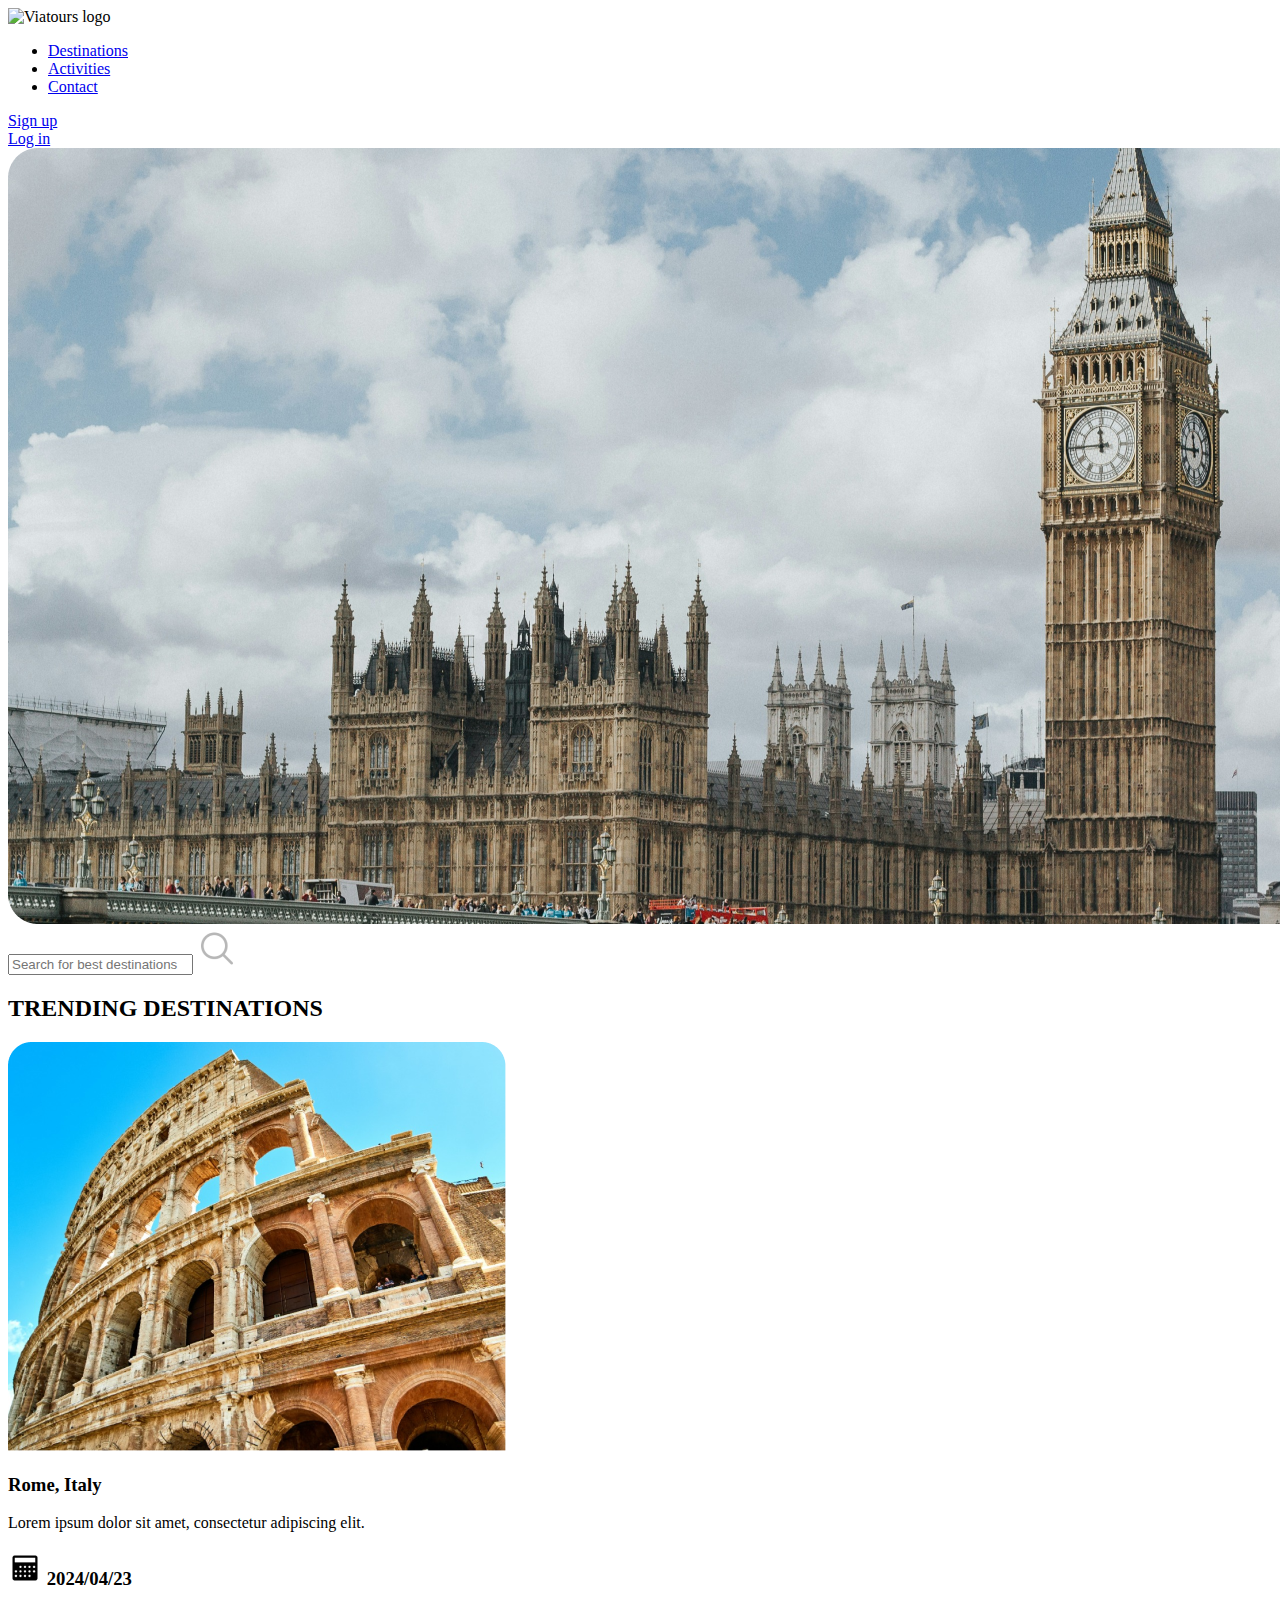
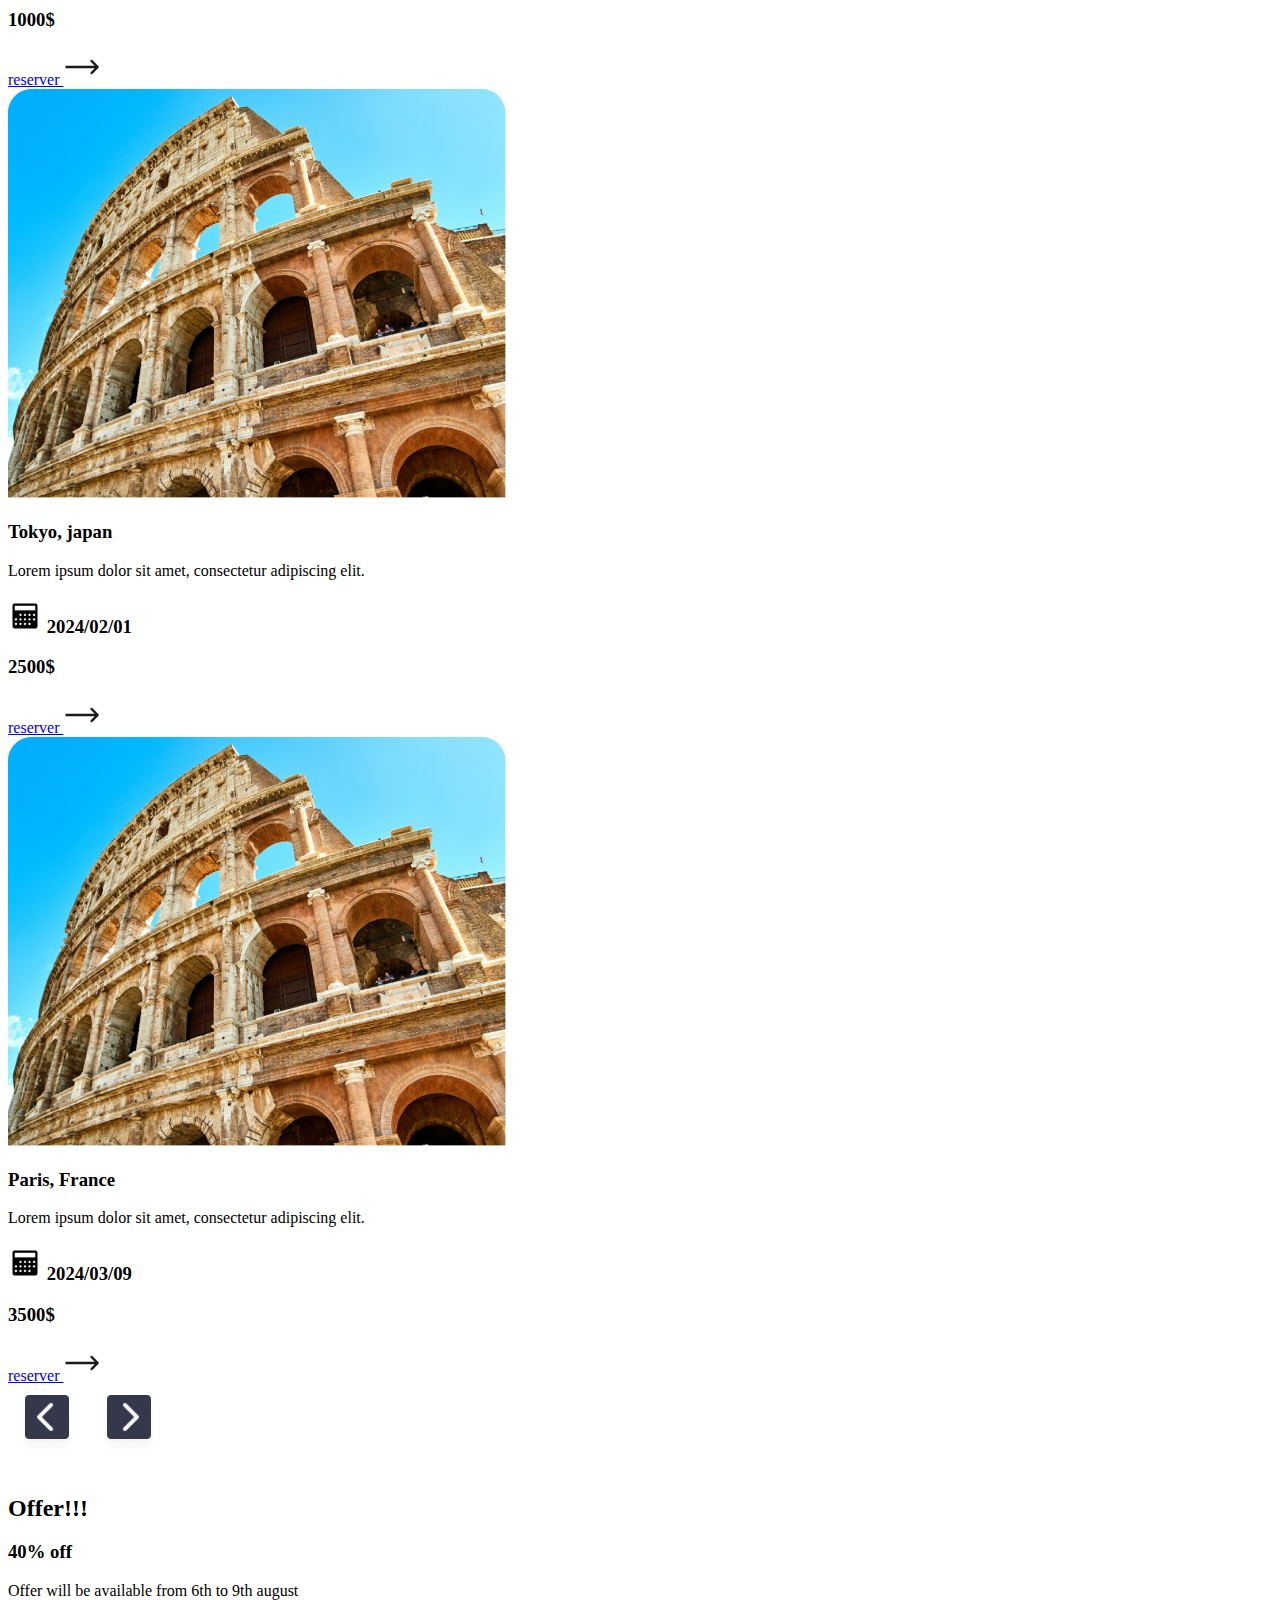
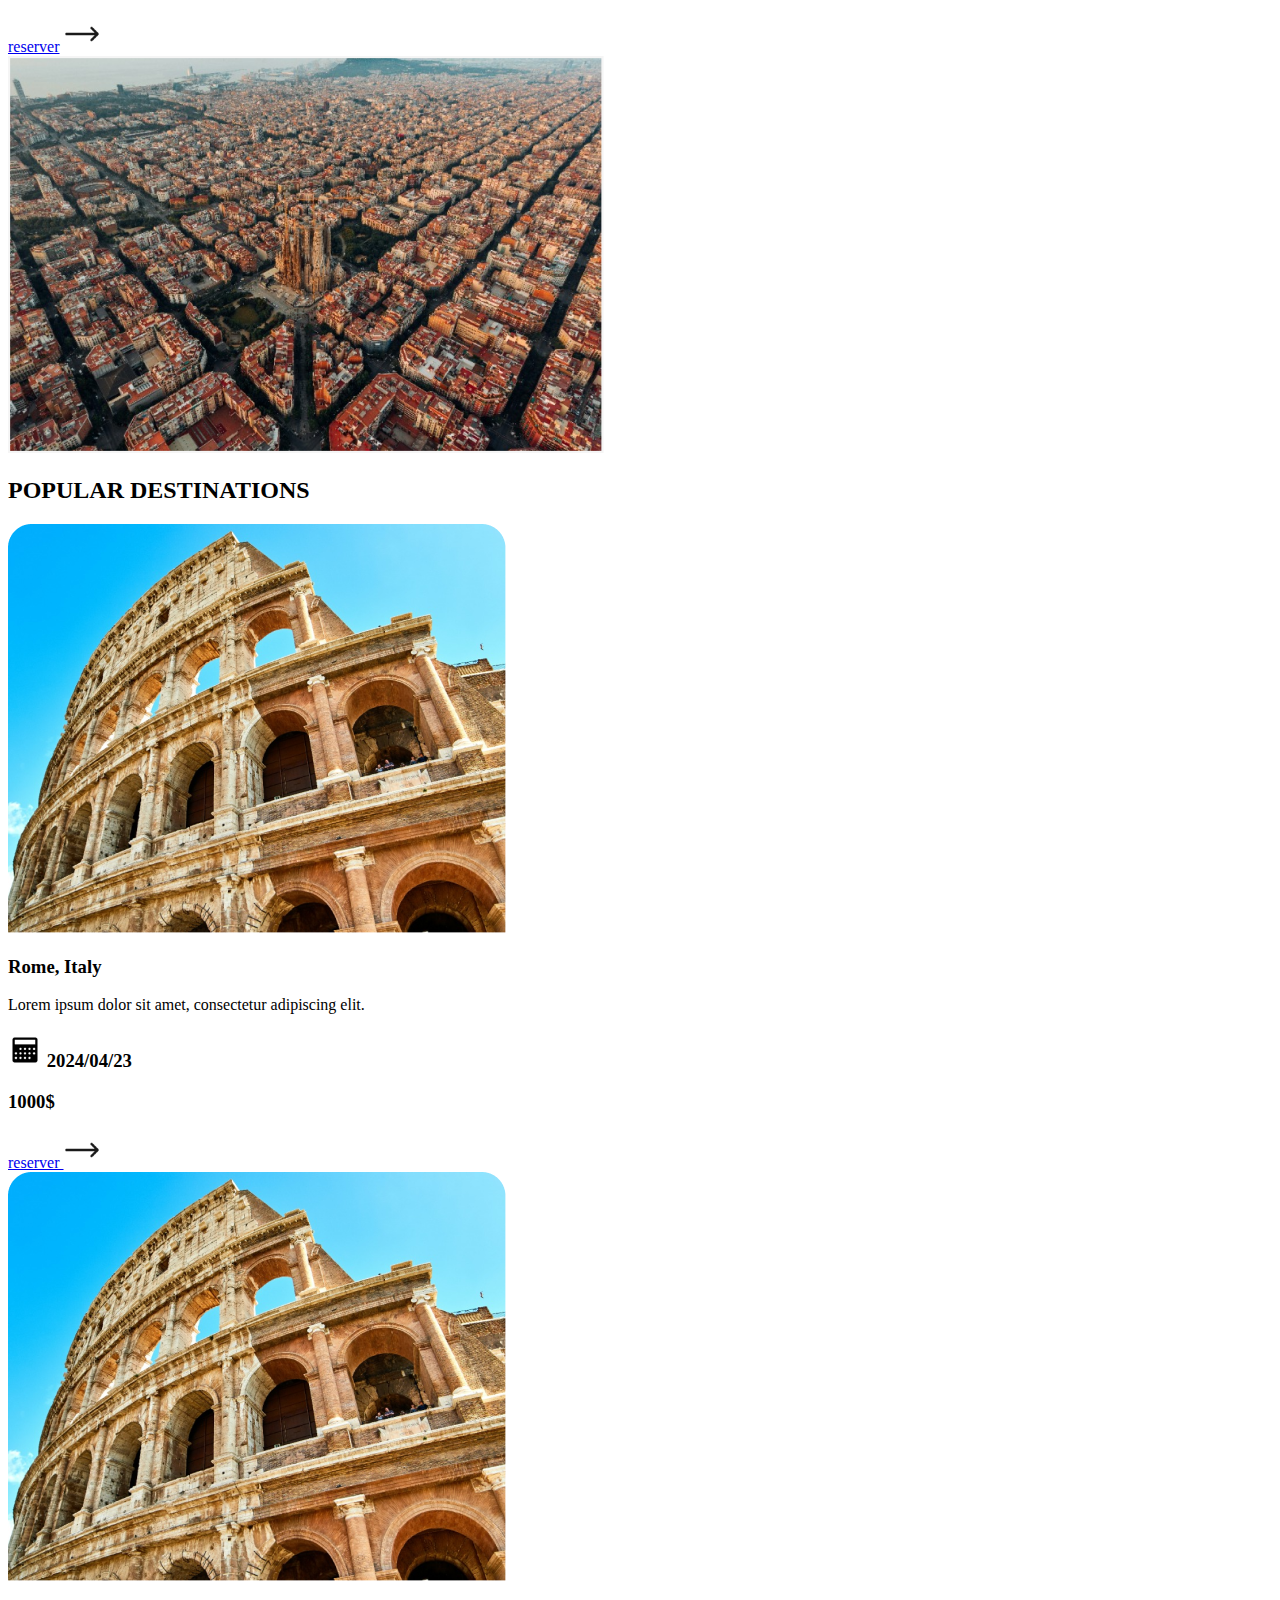
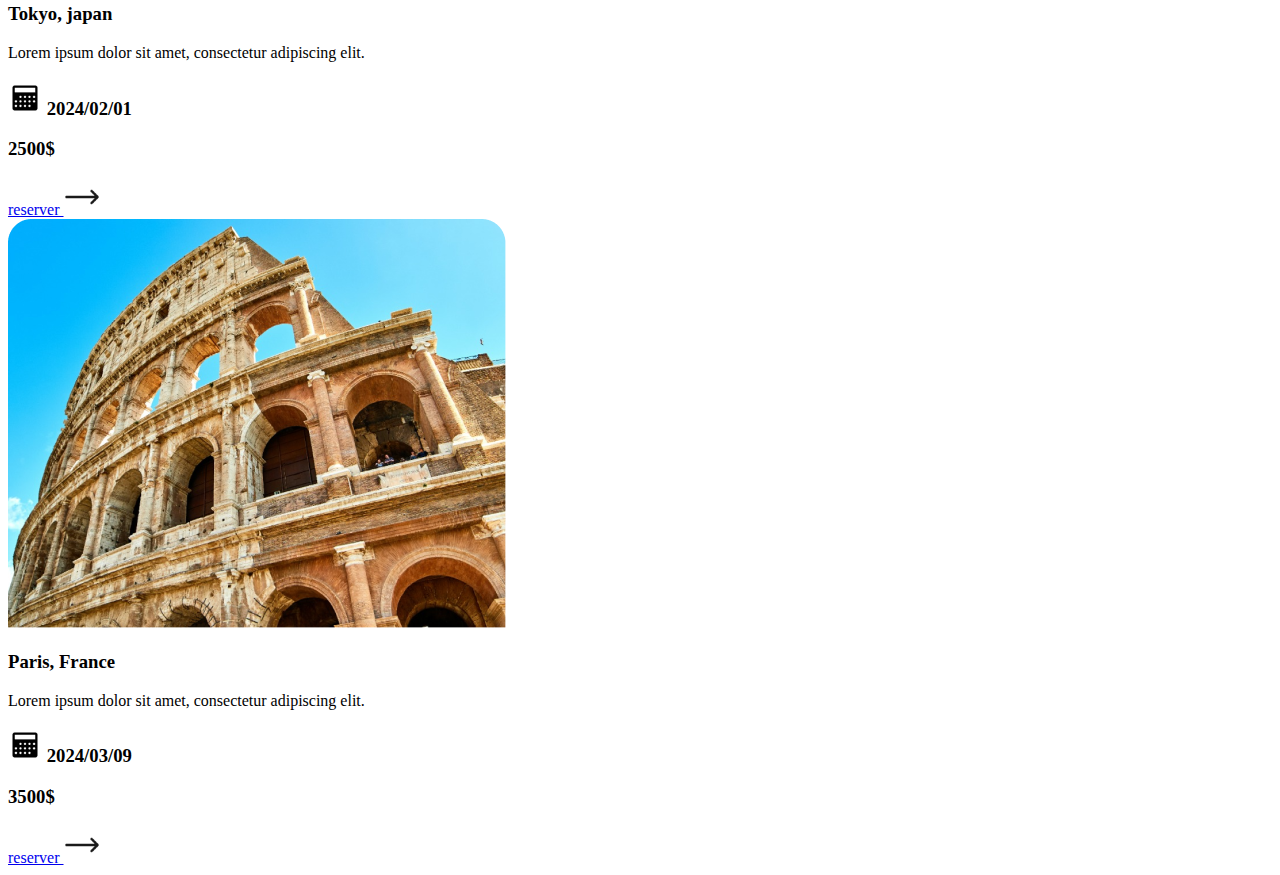
==== html/Destinations.html @ 9e0e2978 "ajouter la partie html du main de page" ====
<!DOCTYPE html>
<html lang="en">
<head>
    <meta charset="UTF-8">
    <meta name="viewport" content="width=device-width, initial-scale=1.0">
    <title>Via tours Agence</title>
</head>
<body>
    <header class="header">
        <img class="logo" src="Images/logo.svg.png" alt="Viatours logo">
        <nav class="nav">
            <ul>
                <li><a href="#">Destinations</a></li>
                <li><a href="#">Activities</a></li>
                <li><a href="#">Contact</a></li>
            </ul>
        </nav>
        <div class="btn1">
            <a href="#">Sign up</a>
        </div>
        <div class="btn2">
            <a href="#">Log in</a>
        </div>
    </header>
    <main>
        <div class="container1">
            <img src="/Images/london.png" alt="">
            <div class="search-bar">
                <input type="text" placeholder="Search for best destinations">
                <img src="/Images/Search.png" alt="">
            </div>
        </div>

        <div class="container2">
            <h2>TRENDING DESTINATIONS</h2>

            <div class="card">
                <div class="img">
                    <img src="/Images/img1.png" alt="">
                </div>
                    <div class="card-details-left">
                        <h3>Rome, Italy</h3>
                        <p>Lorem ipsum dolor sit amet, consectetur adipiscing elit.</p> 
                        <h3> <img src="/Images/Calendar.png" alt="Calendar"> 2024/04/23</h3>
                    </div>
                    <div class="card-details-right">
                        <h3>1000$</h3>
                        <div class="cta-btn">
                            <a href="#">reserver <img src="/Images/Right Arrow.png" alt=""></a>
                        </div>
                    </div>
            </div>

            <div class="card">
                <div class="img">
                    <img src="/Images/img1.png" alt="">
                </div>
                    <div class="card-details-left">
                        <h3>Tokyo, japan</h3>
                        <p>Lorem ipsum dolor sit amet, consectetur adipiscing elit.</p> 
                        <h3> <img src="/Images/Calendar.png" alt="Calendar"> 2024/02/01</h3>
                    </div>
                    <div class="card-details-right">
                        <h3>2500$</h3>
                        <div class="cta-btn">
                            <a href="#">reserver <img src="/Images/Right Arrow.png" alt=""></a>
                        </div>
                    </div>
            </div>

            <div class="card">
                <div class="img">
                    <img src="/Images/img1.png" alt="">
                </div>
                    <div class="card-details-left">
                        <h3>Paris, France</h3>
                        <p>Lorem ipsum dolor sit amet, consectetur adipiscing elit.</p> 
                        <h3> <img src="/Images/Calendar.png" alt="Calendar"> 2024/03/09</h3>
                    </div>
                    <div class="card-details-right">
                        <h3>3500$</h3>
                        <div class="cta-btn">
                            <a href="#">reserver <img src="/Images/Right Arrow.png" alt=""></a>
                        </div>
                    </div>
            </div>

            <div class="scroll">
                <img src="/Images/Prev.png" alt="">
                <img src="/Images/Right Button.png" alt="">
            </div>

        </div>

        <section>

            <div class="lef-col">
                <h2>Offer!!!</h2>
                <h3><span>40</span>% off</h3>
                <p>Offer will be available from 
                6th to 9th august</p>
                <div class="cta-btn">
                    <a href="#">reserver</a>
                    <img src="/Images/Right Arrow.png" alt="">
                </div>
            </div>

            <div class="right-col">
                <img src="/Images/fcb.png" alt="">
            </div>

        </section>

        <div class="container2">
            <h2>POPULAR DESTINATIONS</h2>

            <div class="card">
                <div class="img">
                    <img src="/Images/img1.png" alt="">
                </div>
                    <div class="card-details-left">
                        <h3>Rome, Italy</h3>
                        <p>Lorem ipsum dolor sit amet, consectetur adipiscing elit.</p> 
                        <h3> <img src="/Images/Calendar.png" alt="Calendar"> 2024/04/23</h3>
                    </div>
                    <div class="card-details-right">
                        <h3>1000$</h3>
                        <div class="cta-btn">
                            <a href="#">reserver <img src="/Images/Right Arrow.png" alt=""></a>
                        </div>
                    </div>
            </div>

            <div class="card">
                <div class="img">
                    <img src="/Images/img1.png" alt="">
                </div>
                    <div class="card-details-left">
                        <h3>Tokyo, japan</h3>
                        <p>Lorem ipsum dolor sit amet, consectetur adipiscing elit.</p> 
                        <h3> <img src="/Images/Calendar.png" alt="Calendar"> 2024/02/01</h3>
                    </div>
                    <div class="card-details-right">
                        <h3>2500$</h3>
                        <div class="cta-btn">
                            <a href="#">reserver <img src="/Images/Right Arrow.png" alt=""></a>
                        </div>
                    </div>
            </div>

            <div class="card">
                <div class="img">
                    <img src="/Images/img1.png" alt="">
                </div>
                    <div class="card-details-left">
                        <h3>Paris, France</h3>
                        <p>Lorem ipsum dolor sit amet, consectetur adipiscing elit.</p> 
                        <h3> <img src="/Images/Calendar.png" alt="Calendar"> 2024/03/09</h3>
                    </div>
                    <div class="card-details-right">
                        <h3>3500$</h3>
                        <div class="cta-btn">
                            <a href="#">reserver <img src="/Images/Right Arrow.png" alt=""></a>
                        </div>
                    </div>
            </div>

            <div class="pagination">
            </div>

        </div>

    </main>

    <footer>
        
    </footer>
</body>
</html>
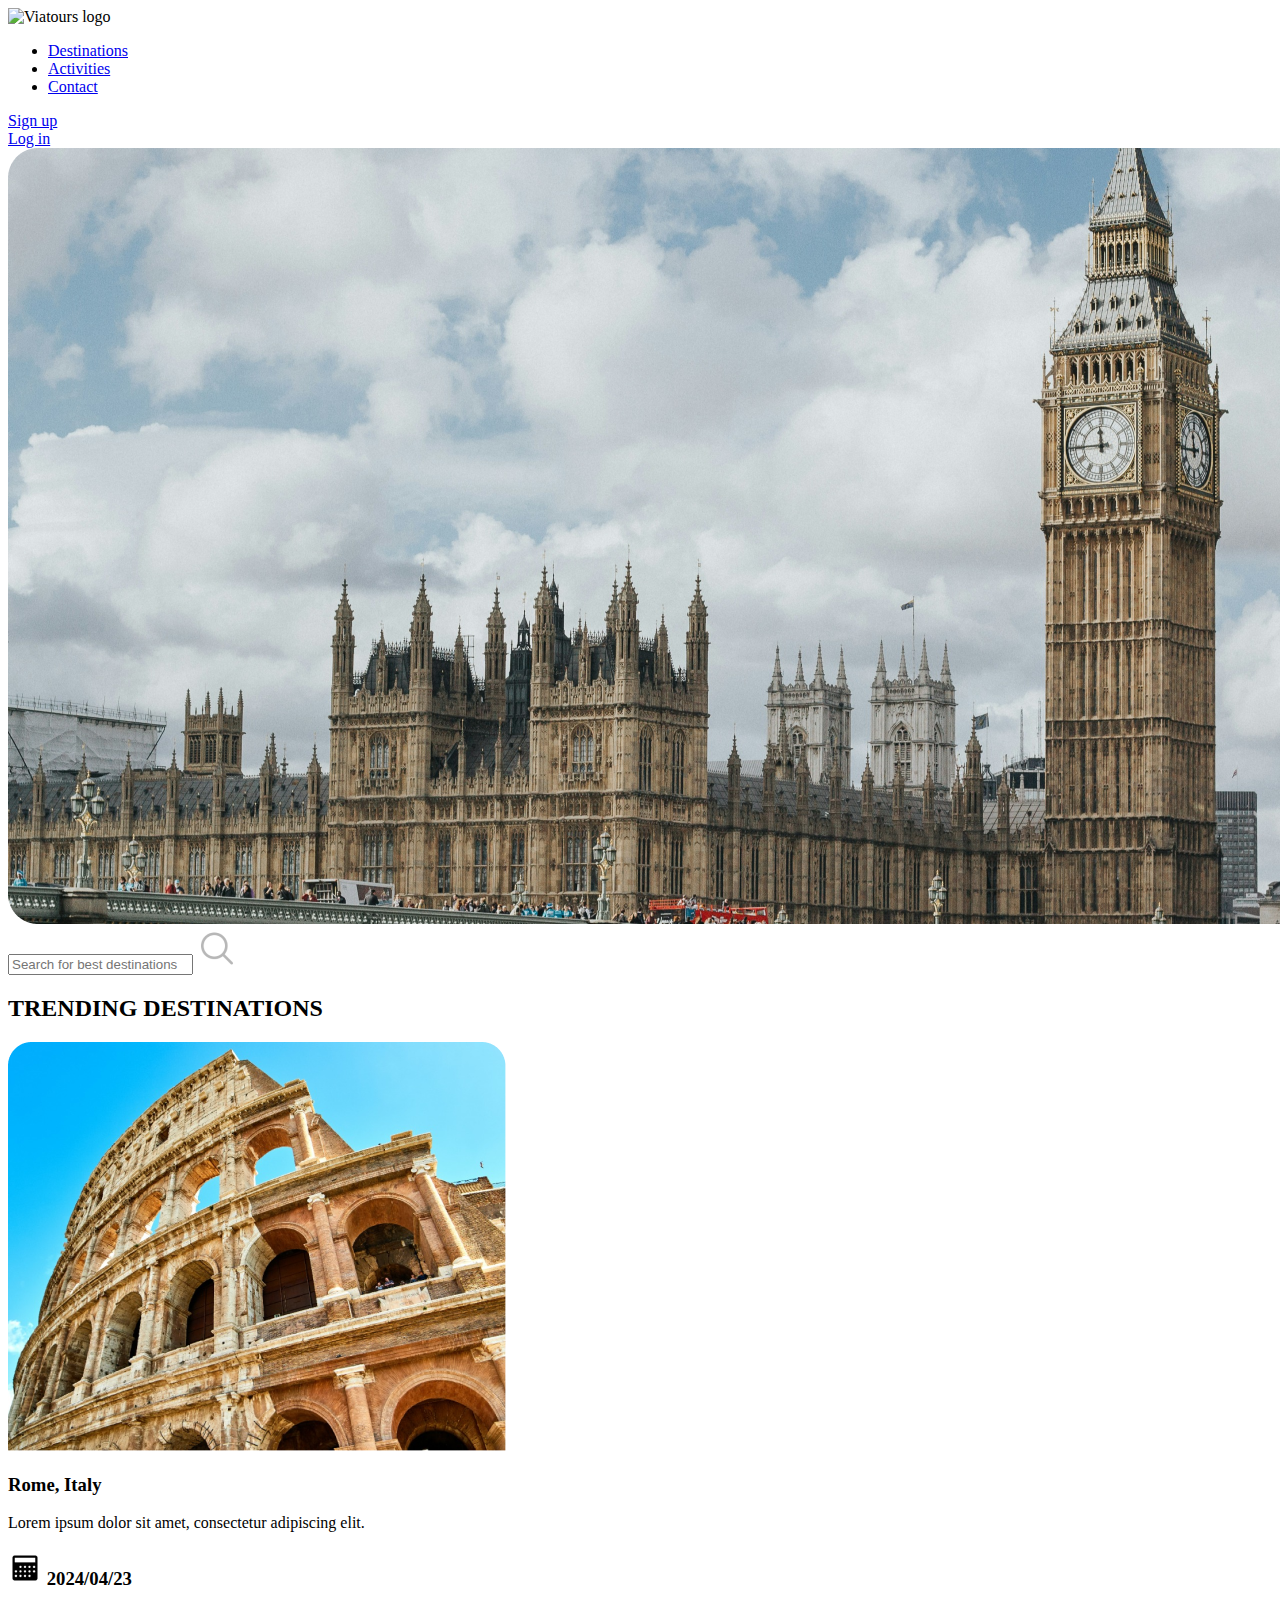
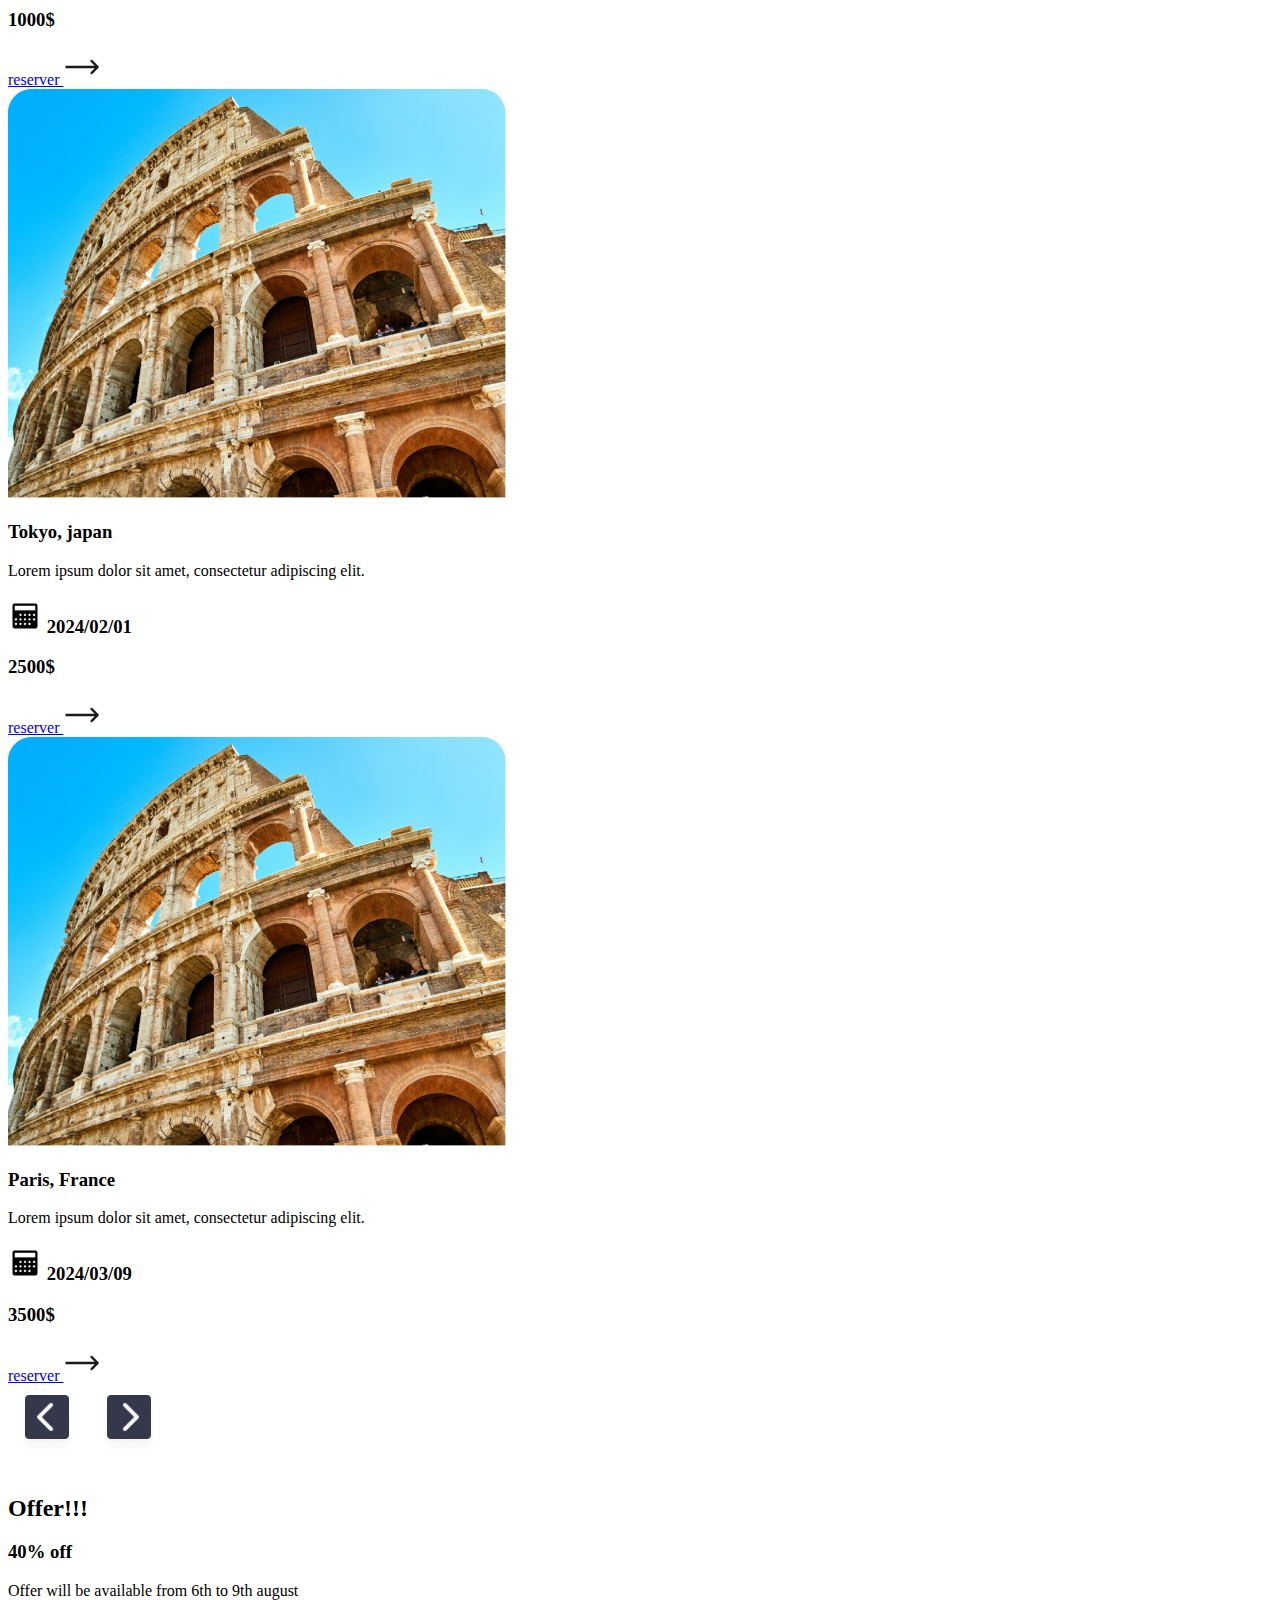
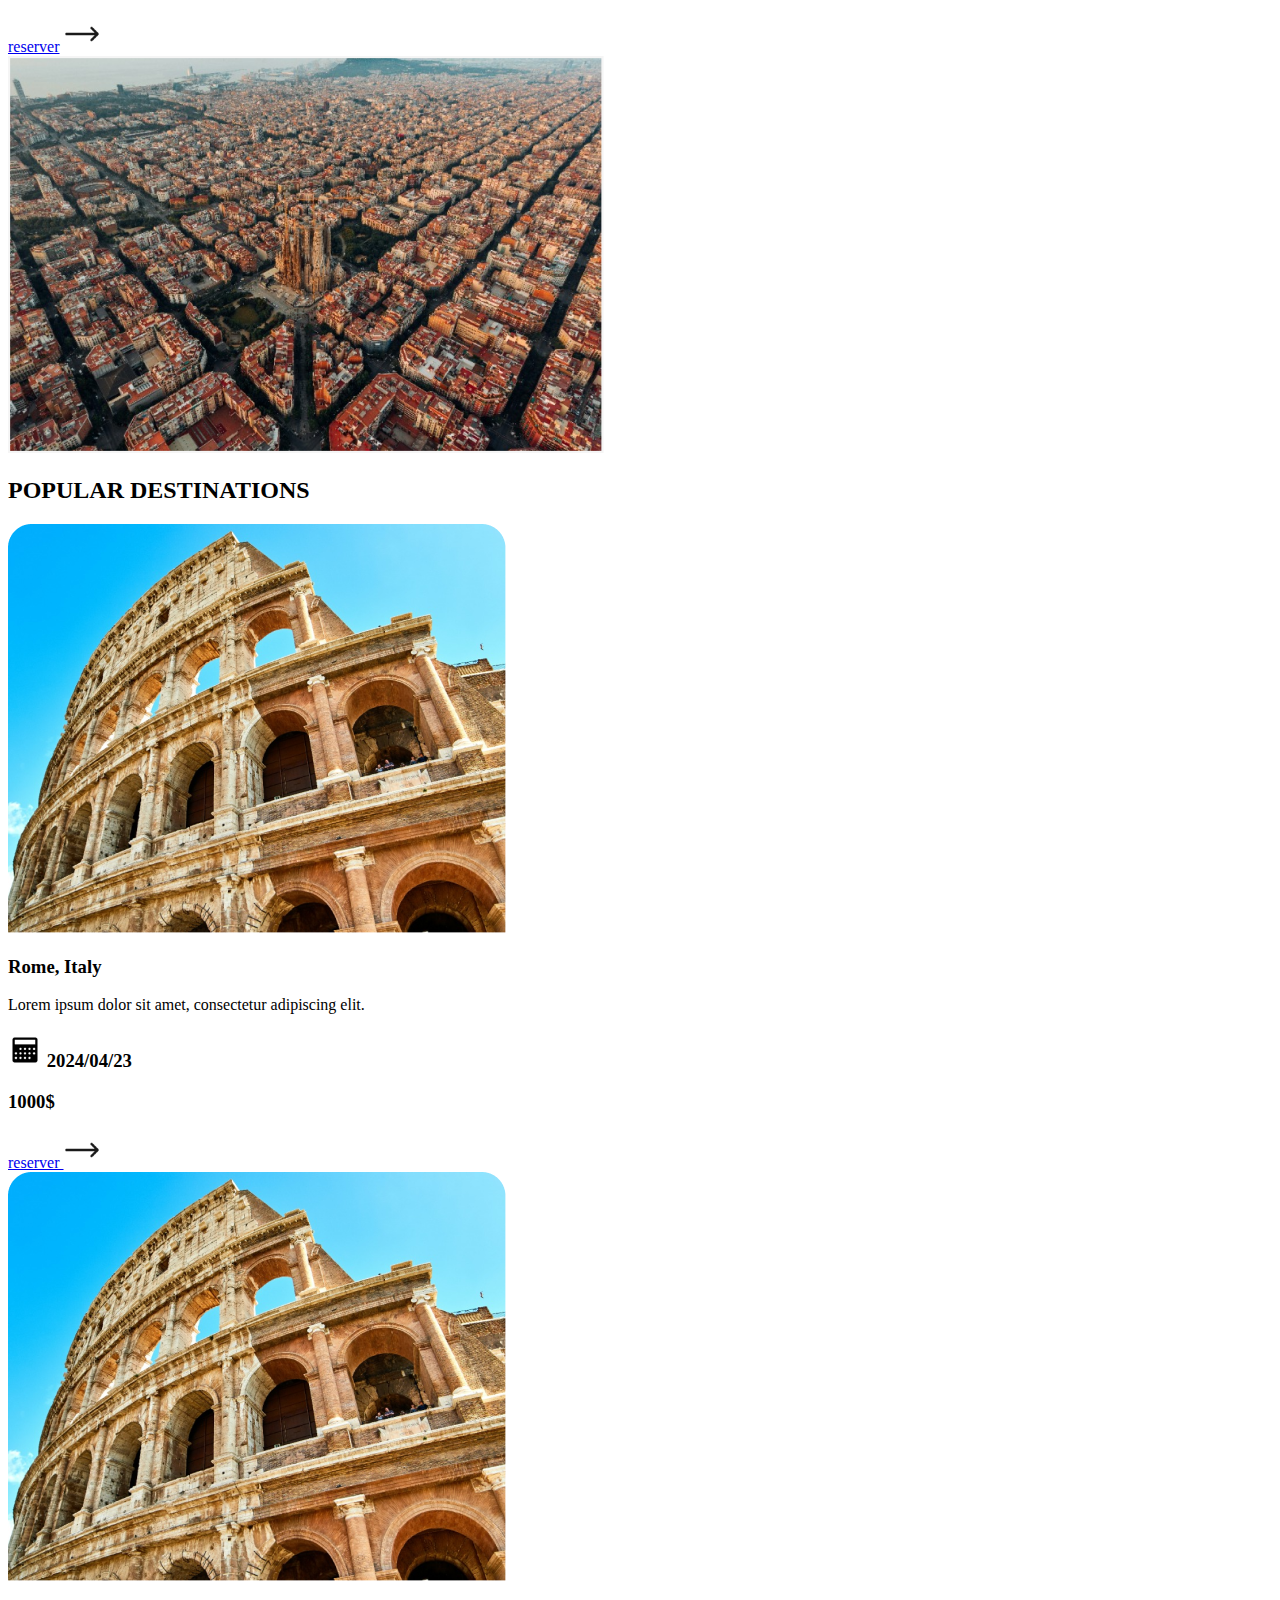
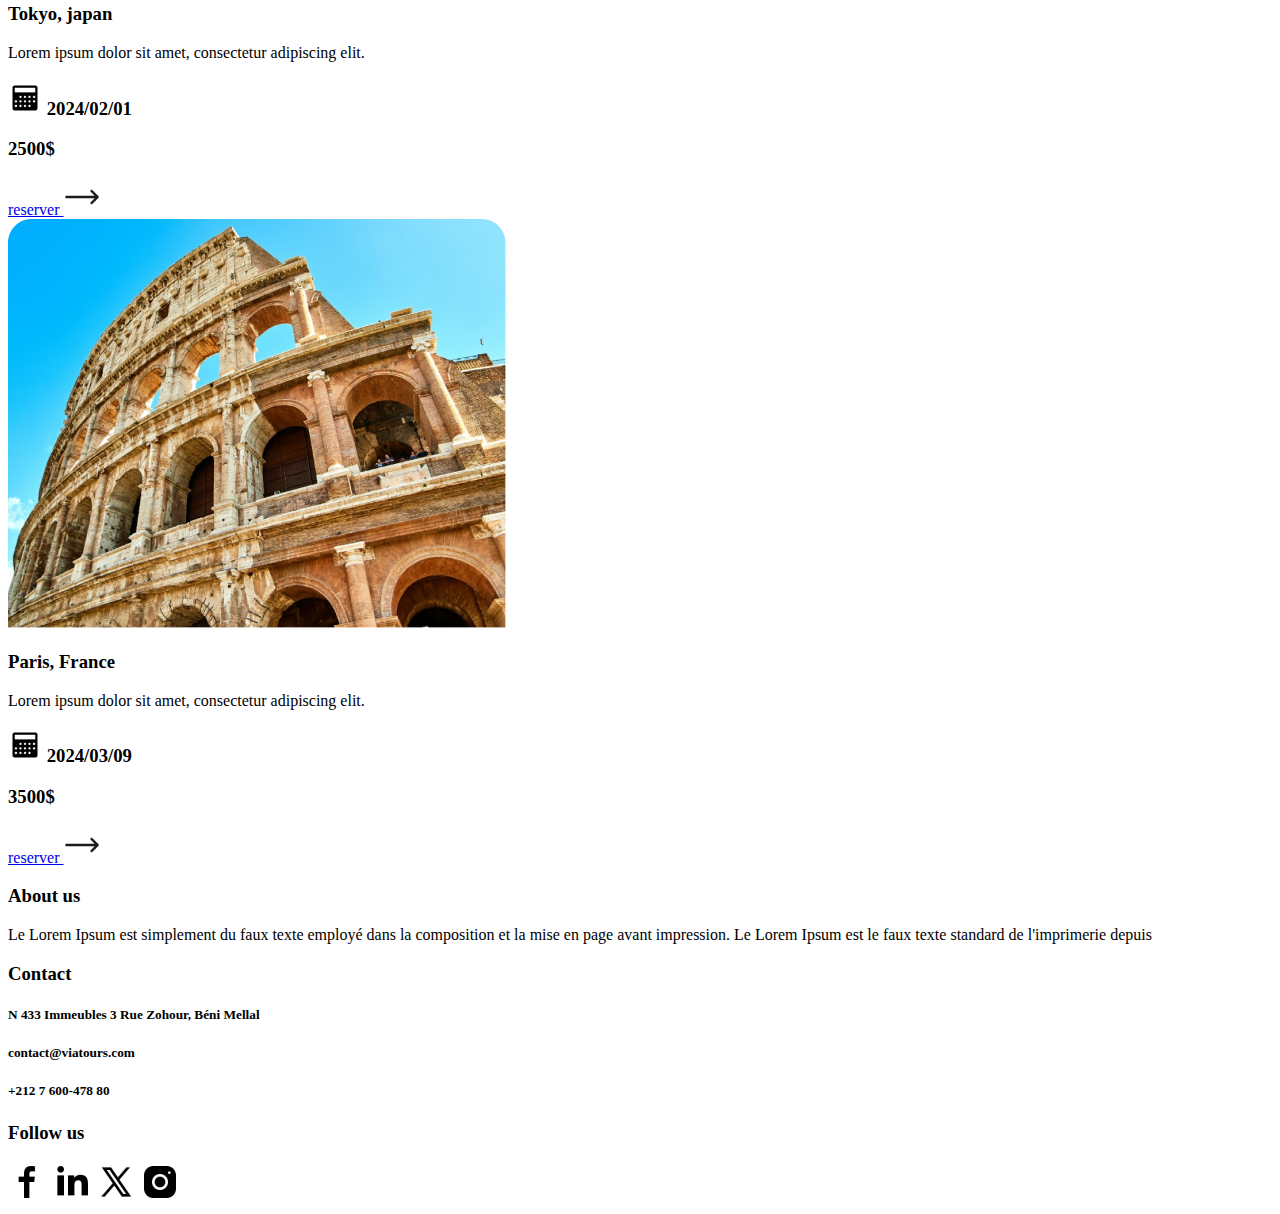
==== commit 4f709178: "ajouter la partie html du footer" ====
--- a/html/Destinations.html
+++ b/html/Destinations.html
@@ -173,7 +173,27 @@
     </main>
 
     <footer>
-        
+        <div class="about-us">
+            <h3>About us</h3>
+            <p>Le Lorem Ipsum est simplement du faux texte employé dans la 
+            composition et la mise en page avant impression.
+            Le Lorem Ipsum est le faux texte standard de l'imprimerie depuis </p>
+        </div>
+
+        <div class="contact">
+           <h3>Contact</h3>
+           <h5>N 433 Immeubles 3 Rue Zohour, Béni Mellal</h5> 
+           <h5>contact@viatours.com</h5>
+           <h5>+212 7 600-478 80</h5>
+        </div>
+
+        <div class="social-media">
+            <h3>Follow us</h3>
+            <img src="/Images/Facebook.png" alt="">
+            <img src="/Images/LinkedIn.png" alt="">
+            <img src="/Images/TwitterX.png" alt="">
+            <img src="/Images/Instagram.png" alt="">
+        </div>
     </footer>
 </body>
 </html>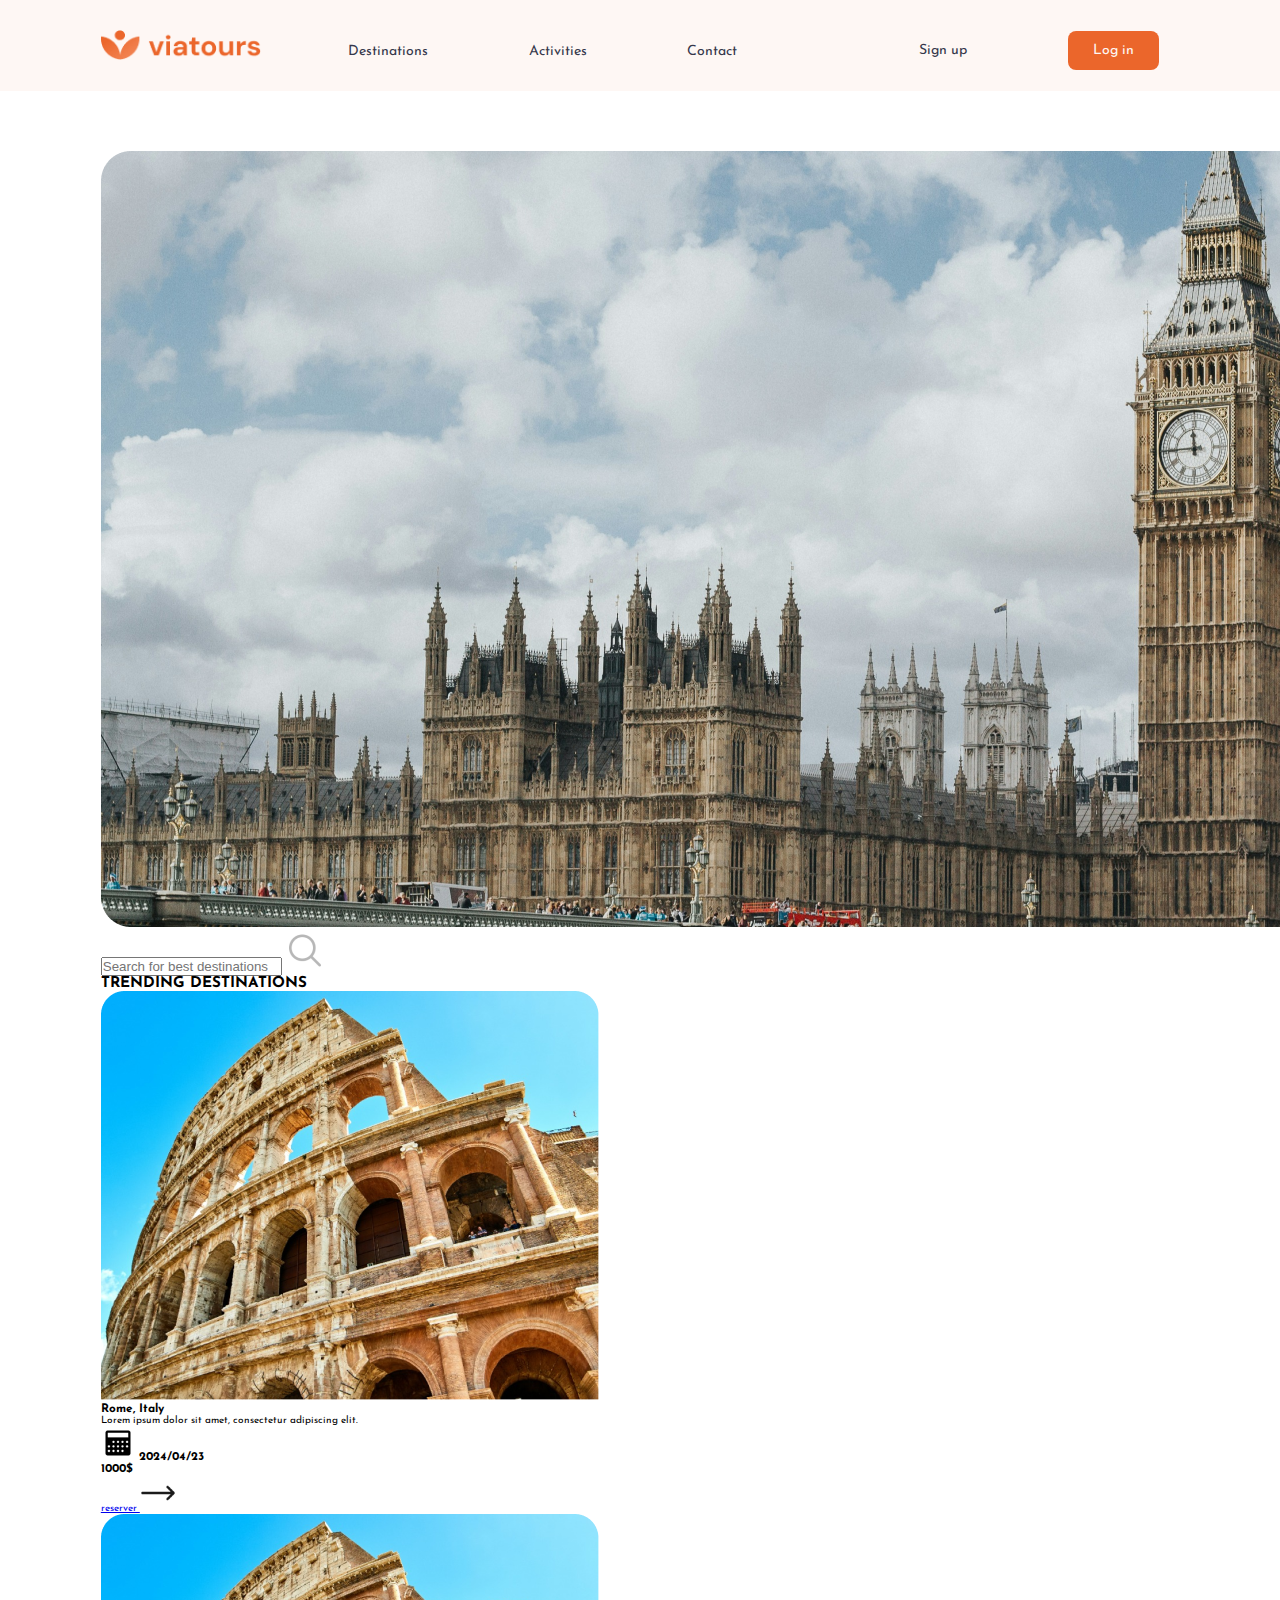
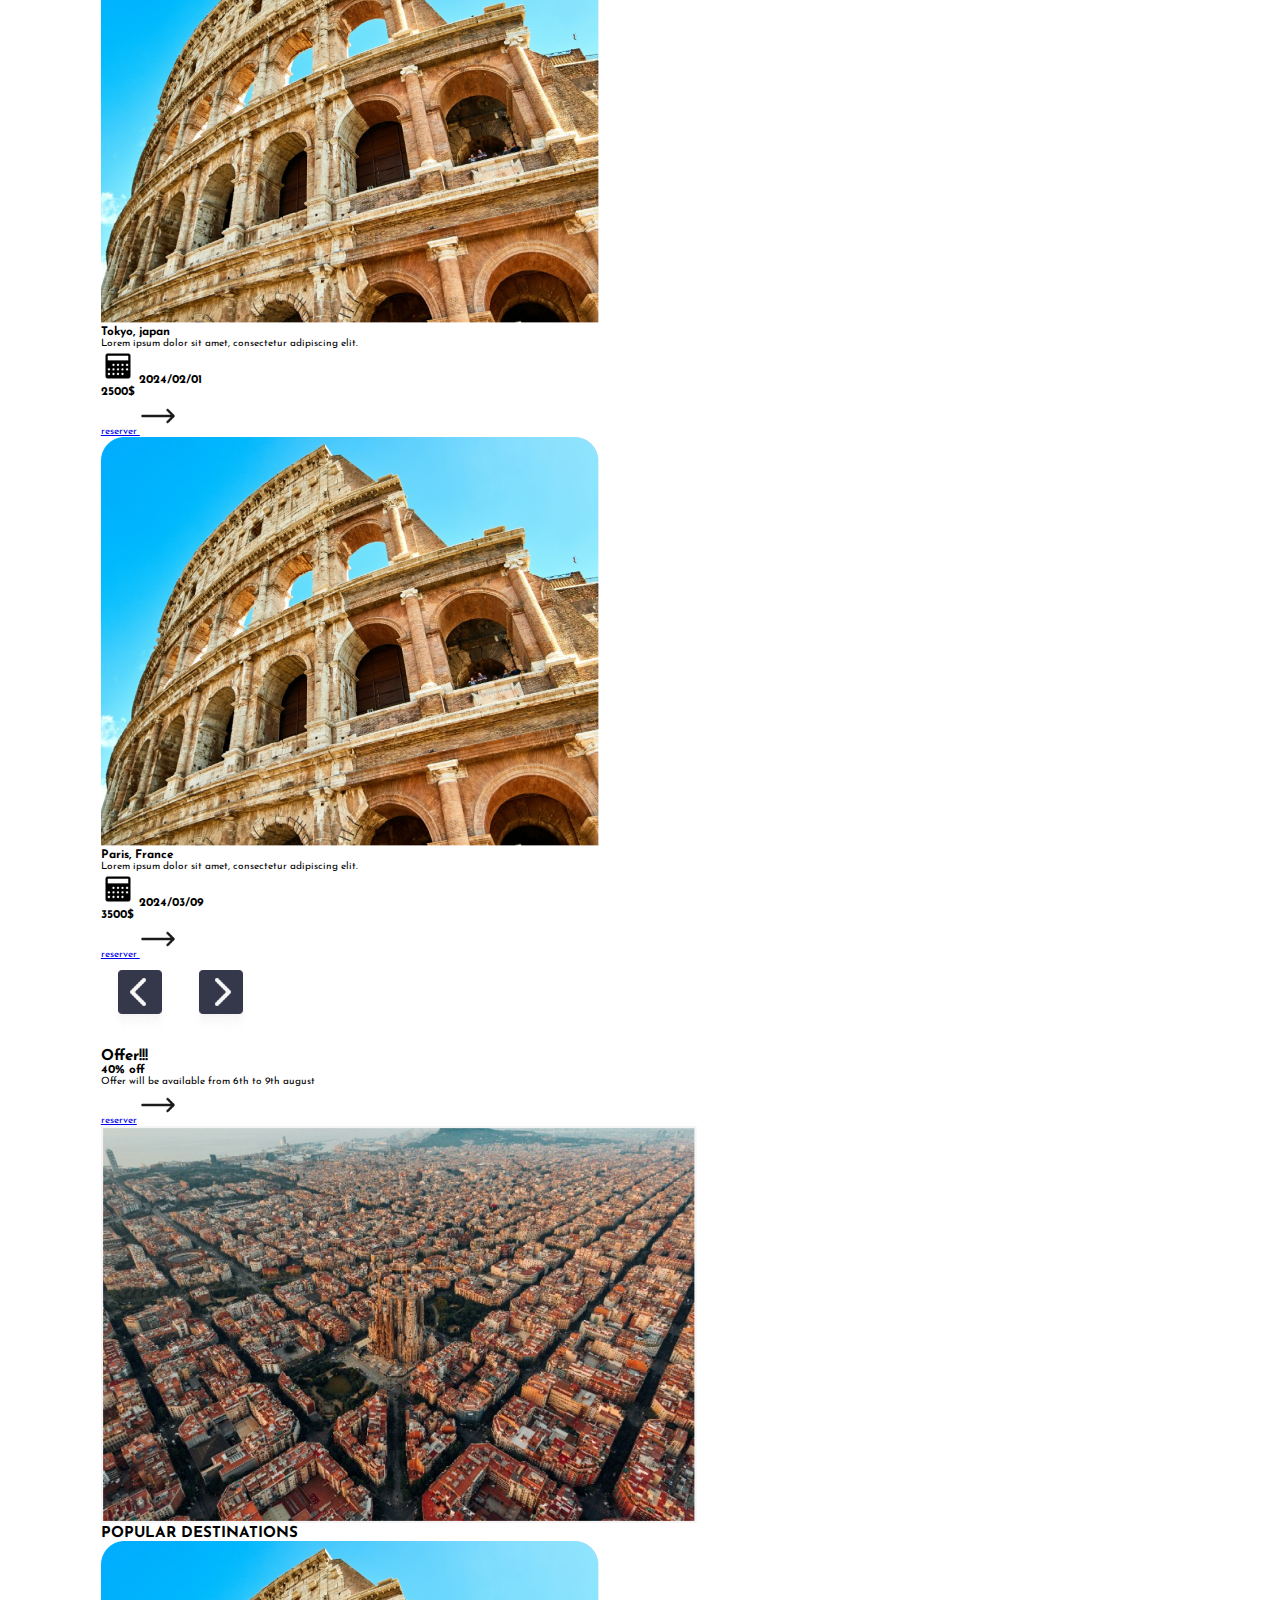
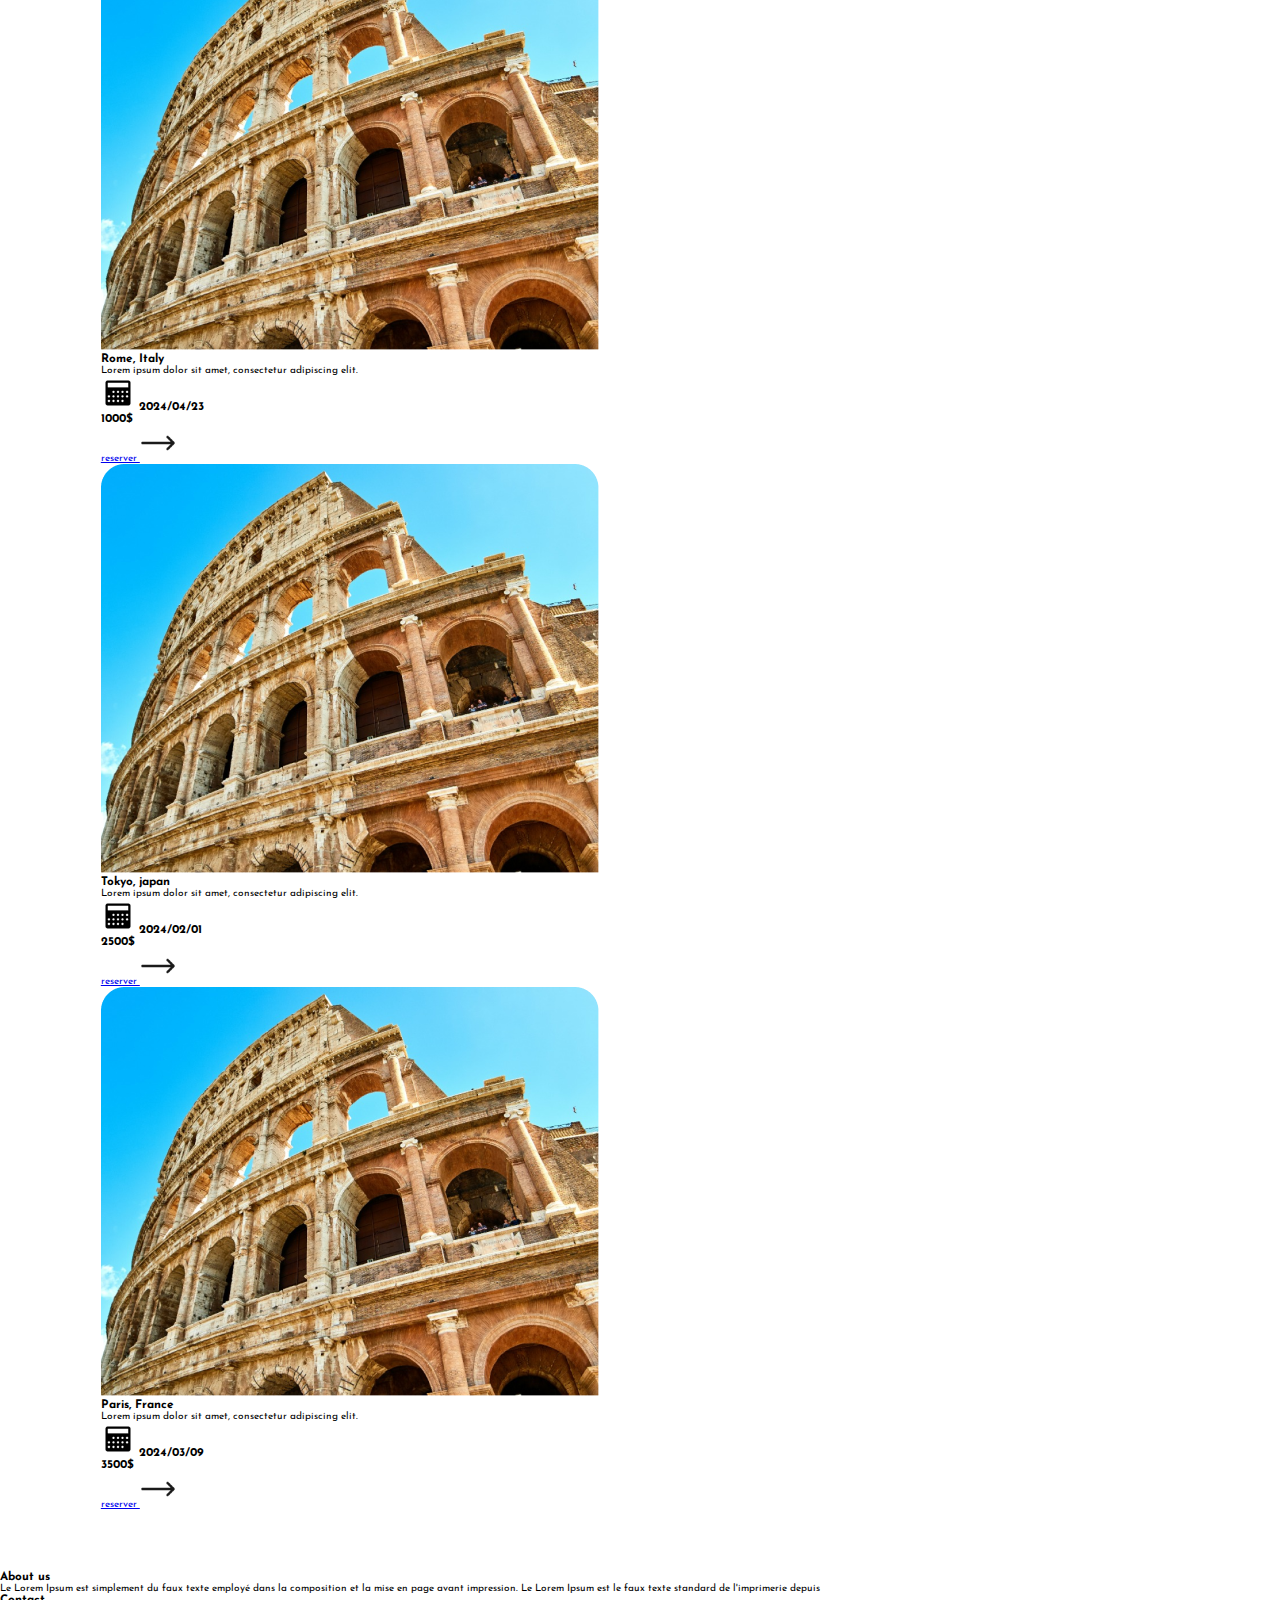
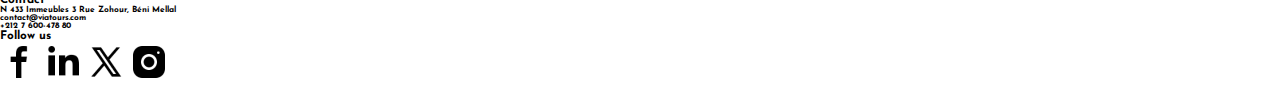
==== commit 565d7e2d: "ajouter css de partie header" ====
--- a/html/Destinations.html
+++ b/html/Destinations.html
@@ -4,23 +4,30 @@
     <meta charset="UTF-8">
     <meta name="viewport" content="width=device-width, initial-scale=1.0">
     <title>Via tours Agence</title>
+    <link rel="stylesheet" href="/css/Destinations.css">
+    <link rel="preconnect" href="https://fonts.googleapis.com">
+    <link rel="preconnect" href="https://fonts.gstatic.com" crossorigin>
+    <link href="https://fonts.googleapis.com/css2?family=Josefin+Sans:ital,wght@0,100..700;1,100..700&display=swap" rel="stylesheet">
+    
 </head>
 <body>
     <header class="header">
-        <img class="logo" src="Images/logo.svg.png" alt="Viatours logo">
+
+        <img class="logo" src="/Images/logo.svg.png" alt="Viatours logo">
         <nav class="nav">
             <ul>
-                <li><a href="#">Destinations</a></li>
+                <li><a href="">Destinations</a></li>
                 <li><a href="#">Activities</a></li>
                 <li><a href="#">Contact</a></li>
             </ul>
+            <div class="btn">
+                <a href="#">Sign up</a>  
+            </div>
+            <div class="btn">
+                <a class="btn2" href="Login.html">Log in</a>
+            </div>
         </nav>
-        <div class="btn1">
-            <a href="#">Sign up</a>
-        </div>
-        <div class="btn2">
-            <a href="#">Log in</a>
-        </div>
+        
     </header>
     <main>
         <div class="container1">
@@ -194,6 +201,6 @@
             <img src="/Images/TwitterX.png" alt="">
             <img src="/Images/Instagram.png" alt="">
         </div>
-    </footer>
+    </footer>  
 </body>
 </html>--- a/css/Destinations.css
+++ b/css/Destinations.css
@@ -0,0 +1,75 @@
+html {
+    font-size: 63%;
+}
+
+* {
+    margin: 0;
+    padding: 0;
+    box-sizing: border-box;
+}
+
+body {
+    font-family: 'Josefin Sans';
+}
+
+header {
+    display: flex;
+    justify-content: space-between;
+    align-items: center;
+    flex-wrap: wrap;
+    background-color: #FEF7F4;
+    padding: 2rem 10rem;
+}
+
+.logo {
+    height: 30px;
+    width: 160px;
+}
+.nav {
+    display: flex;
+    justify-content: space-between;
+    align-items: center;
+    gap:  8rem;
+}
+
+.nav ul {
+    display: flex;
+    align-items: center;
+    list-style: none;
+    gap:  8rem;
+    list-style: none;
+    padding-top: 1.3rem;
+    margin-right: 8rem;
+}
+
+.nav ul li {
+    padding-right: 2rem;
+}
+
+.nav a{
+    text-decoration: none;
+    font-size: 1.4rem;
+    color: #35374B;
+}
+
+.nav .btn{
+    display: flex;
+    justify-content: space-between;
+    margin-right: 2rem;
+    padding-top: 1.1rem;
+}
+
+.nav .btn .btn2{
+    color: #FEF7F4;
+    background-color: #EB662B;
+    padding: 1.2rem 2.5rem;
+    border-radius: 0.8rem;
+}
+
+main{
+    padding: 6rem 10rem;
+}
+
+.container1{
+
+}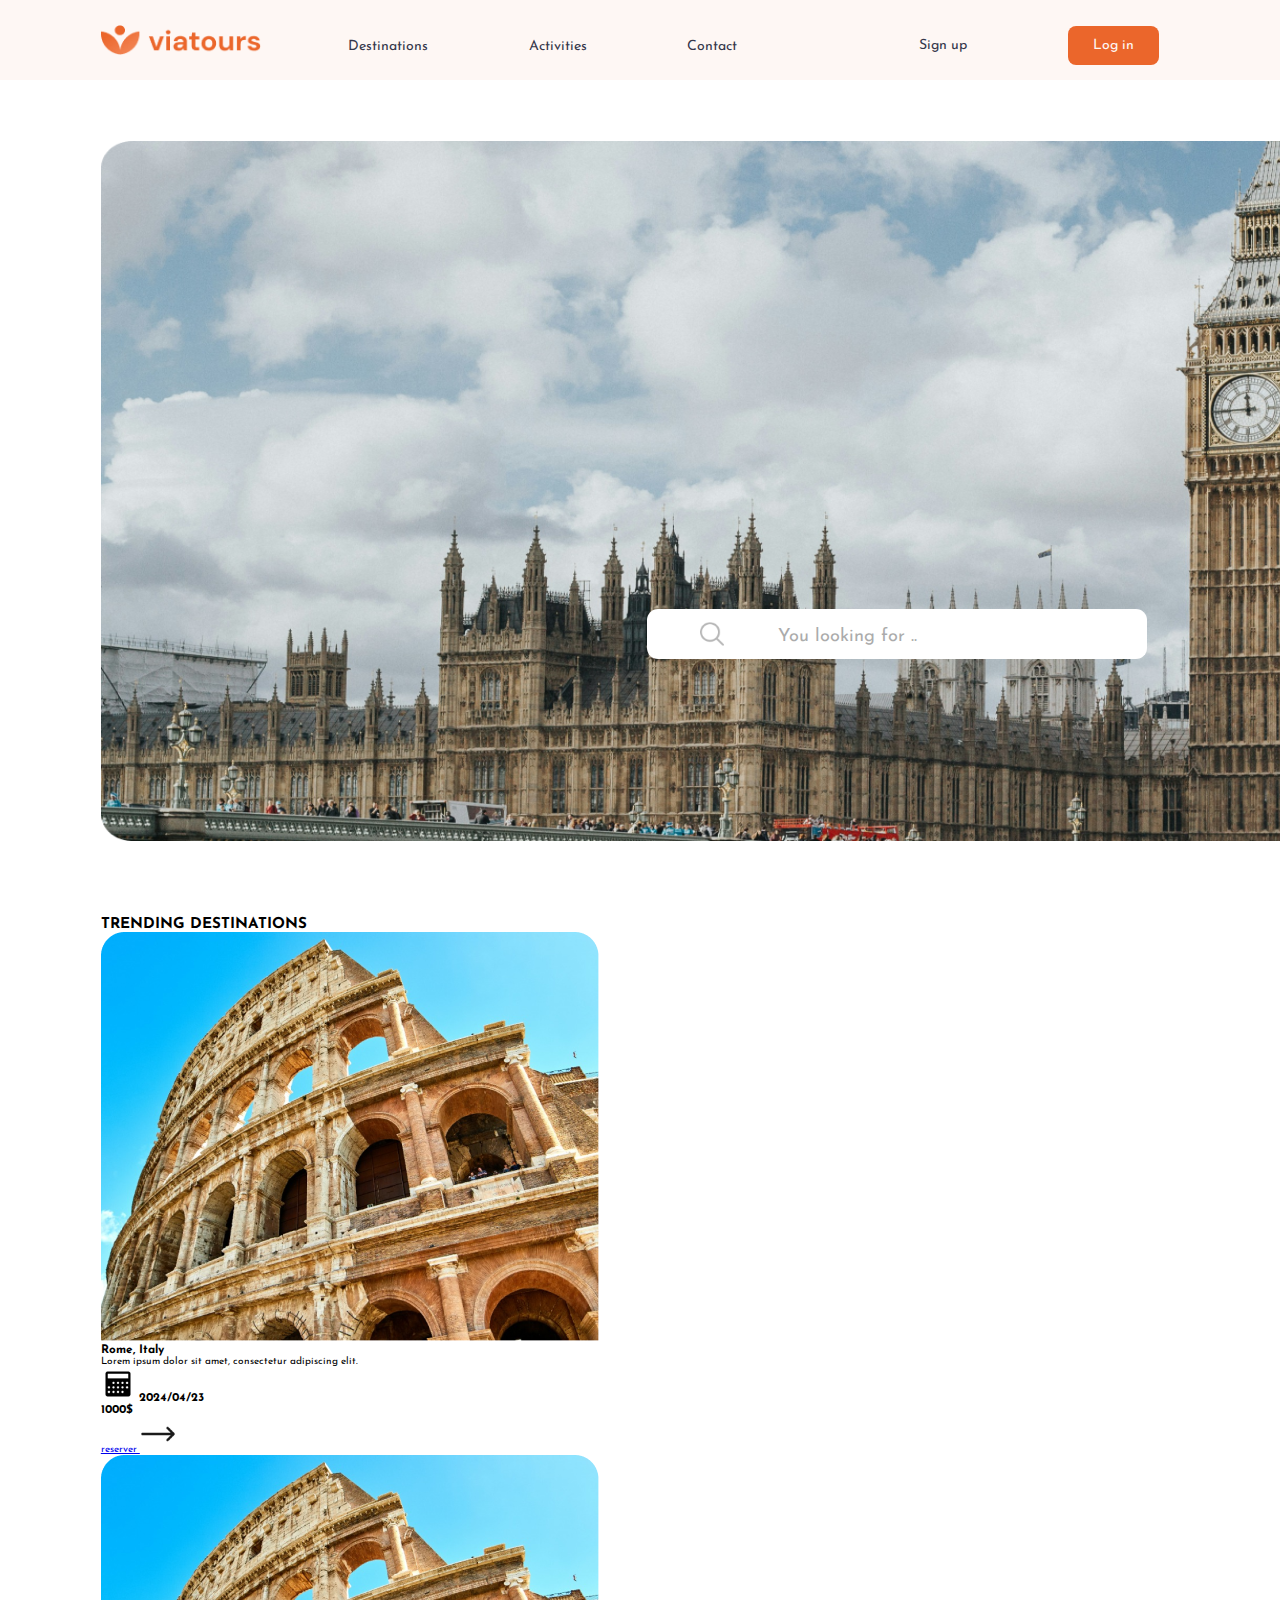
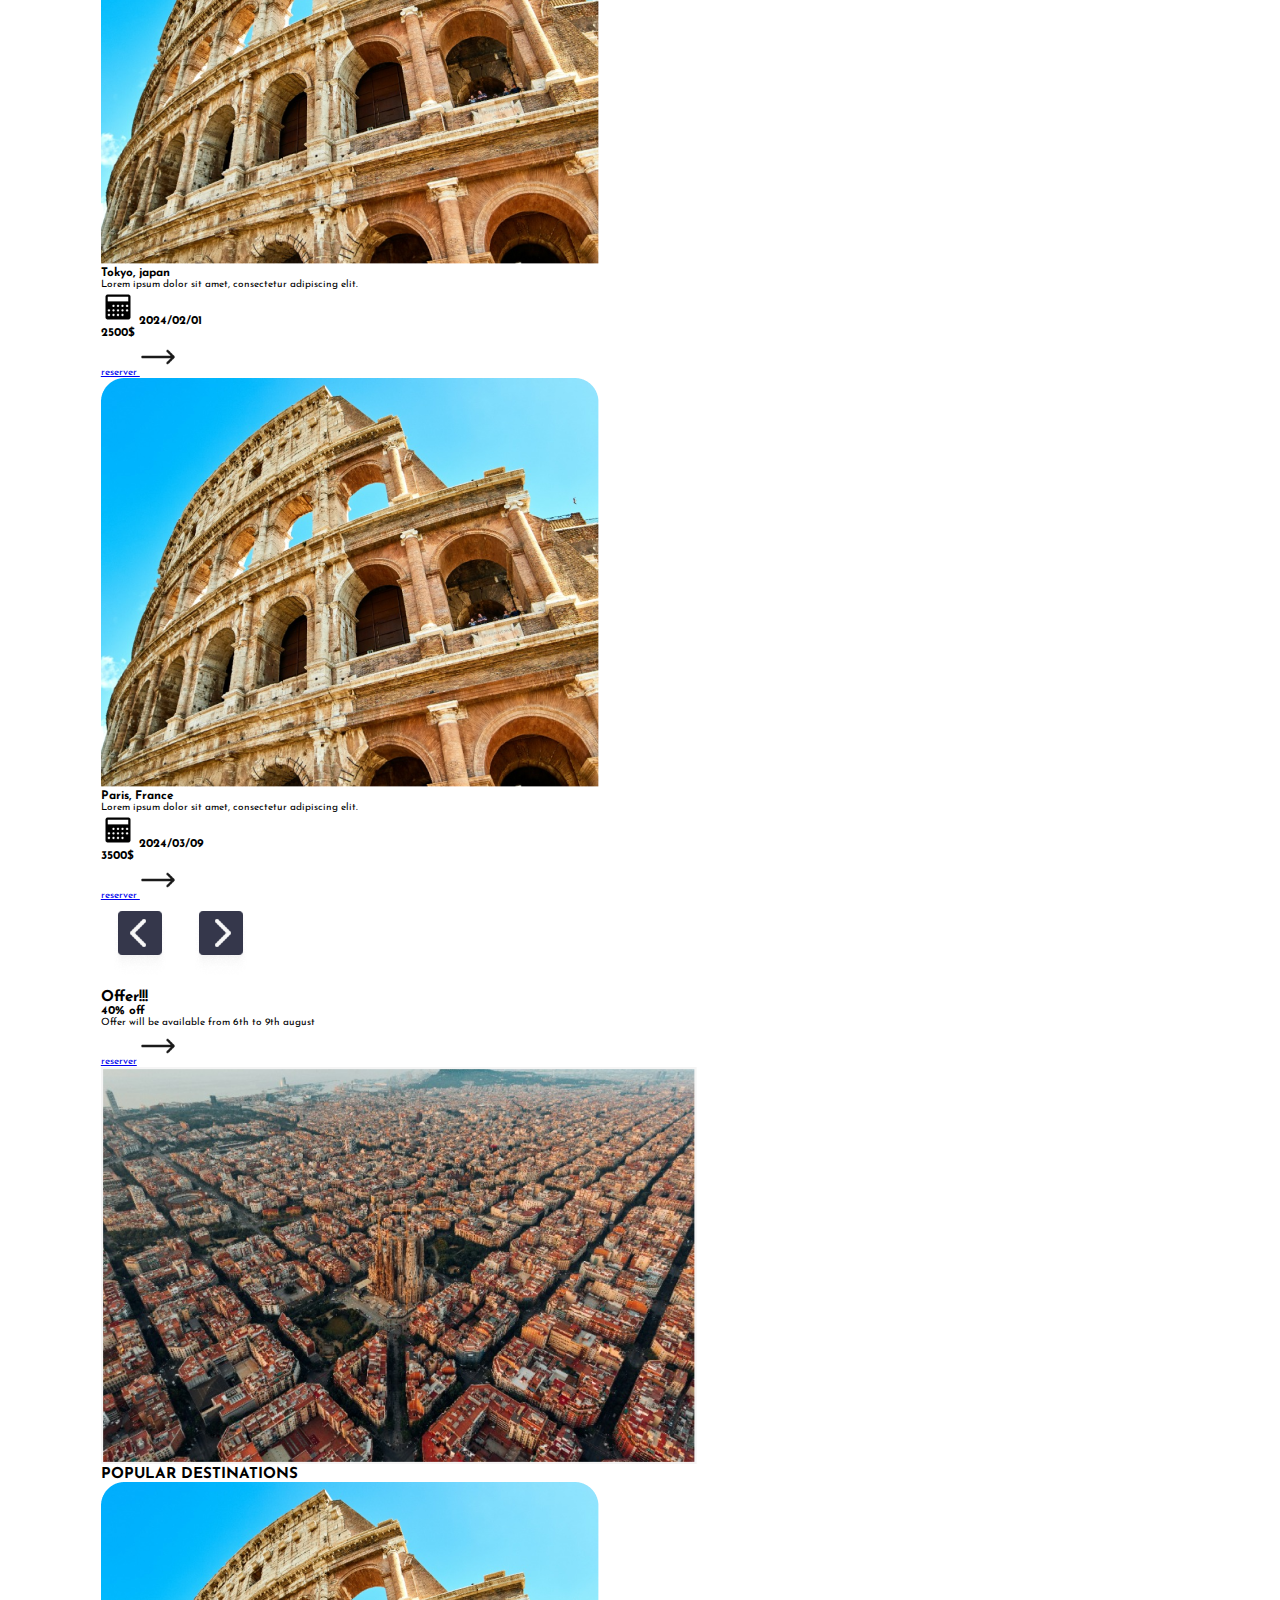
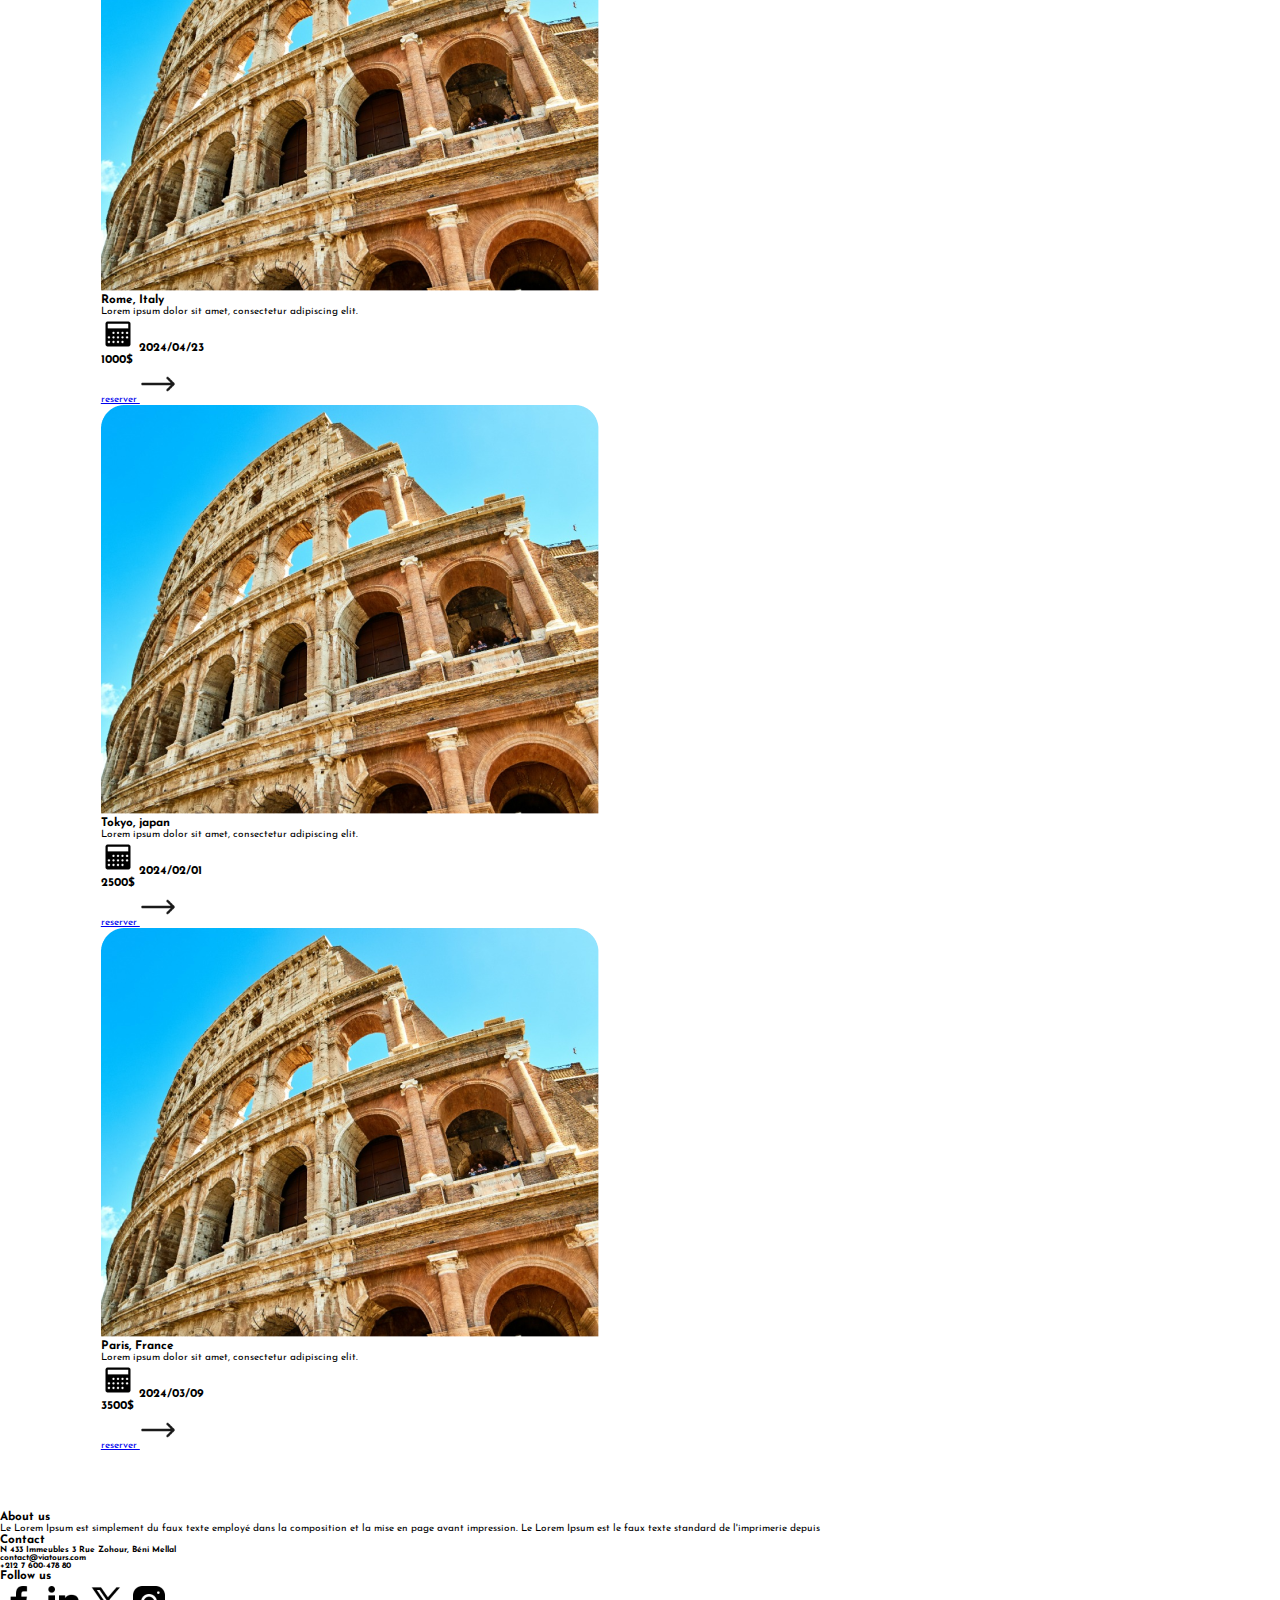
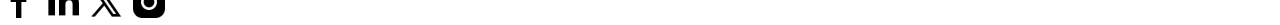
==== commit 0da3f2a5: "ajouter le premier partie de main avec html et css" ====
--- a/html/Destinations.html
+++ b/html/Destinations.html
@@ -31,10 +31,10 @@
     </header>
     <main>
         <div class="container1">
-            <img src="/Images/london.png" alt="">
+            <img class="img" src="/Images/london.png" alt="">
             <div class="search-bar">
-                <input type="text" placeholder="Search for best destinations">
-                <img src="/Images/Search.png" alt="">
+                <img class="icon" src="/Images/Search.png" alt="">
+                <input class="search-input" type="text" placeholder="You looking for ..">
             </div>
         </div>
 
--- a/css/Destinations.css
+++ b/css/Destinations.css
@@ -18,7 +18,7 @@
     align-items: center;
     flex-wrap: wrap;
     background-color: #FEF7F4;
-    padding: 2rem 10rem;
+    padding: 1.5rem 10rem;
 }
 
 .logo {
@@ -70,6 +70,50 @@
     padding: 6rem 10rem;
 }
 
-.container1{
+.container1 {
+    position: relative;
+    width: 1560px;
+    height: 776px; 
+}
 
-}+.container1 .img {
+    position: absolute;
+    width: 1640px;
+    height: 700px;
+}
+
+.search-bar{
+    position: absolute;
+    display: flex;
+    justify-content: flex-start;
+    align-items: center;
+    gap: 5rem;
+    margin-top: 30%;
+    margin-left: 35%;
+    background-color: white;
+    border-radius: 1.1rem;
+    height: 50px;
+    width: 500px;
+}
+
+.search-bar .icon {
+    height: 30px;
+    width: 30px;
+    margin-left: 5rem;
+}
+
+.search-bar .search-input {
+    border: none;
+    outline: none;
+    font-size: 1.8rem;
+    opacity: 0.60;
+    font-family: Josefin Sans;
+    padding-top: 0.5rem;
+}
+
+
+
+
+
+
+
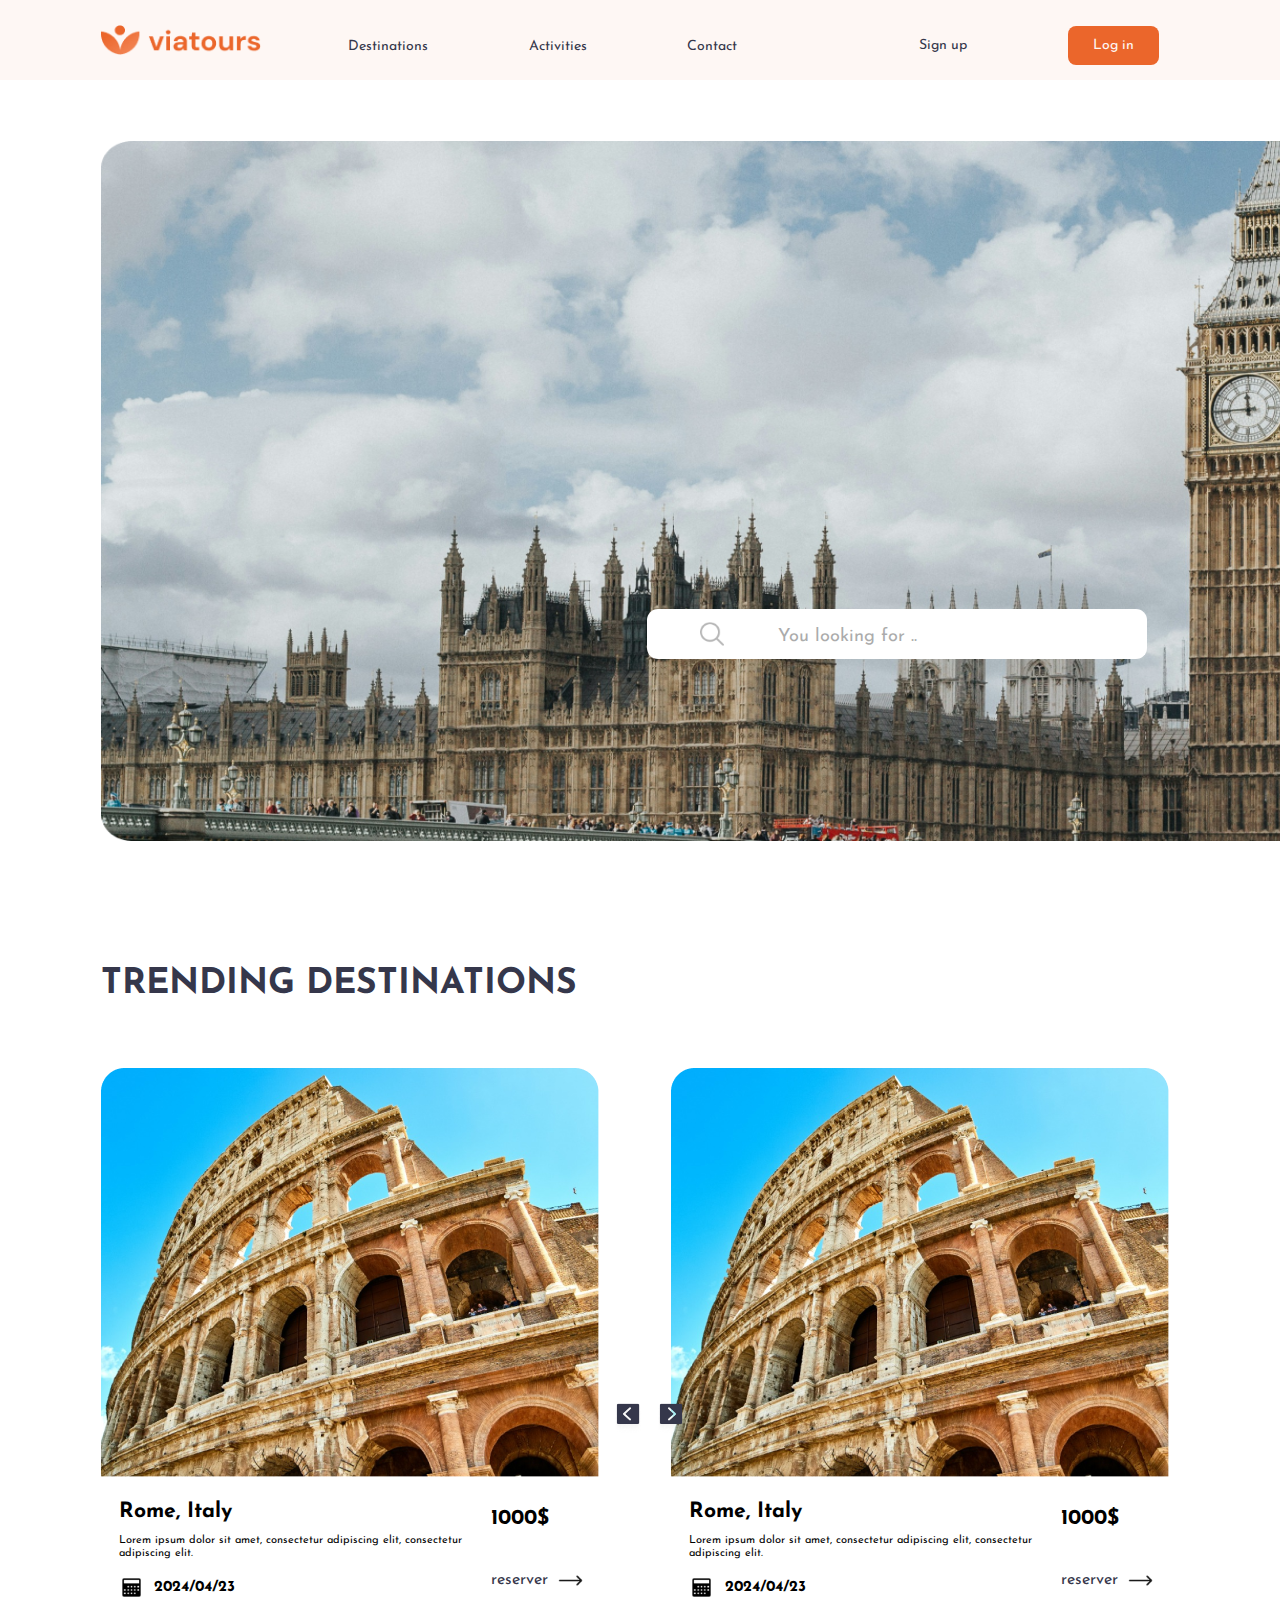
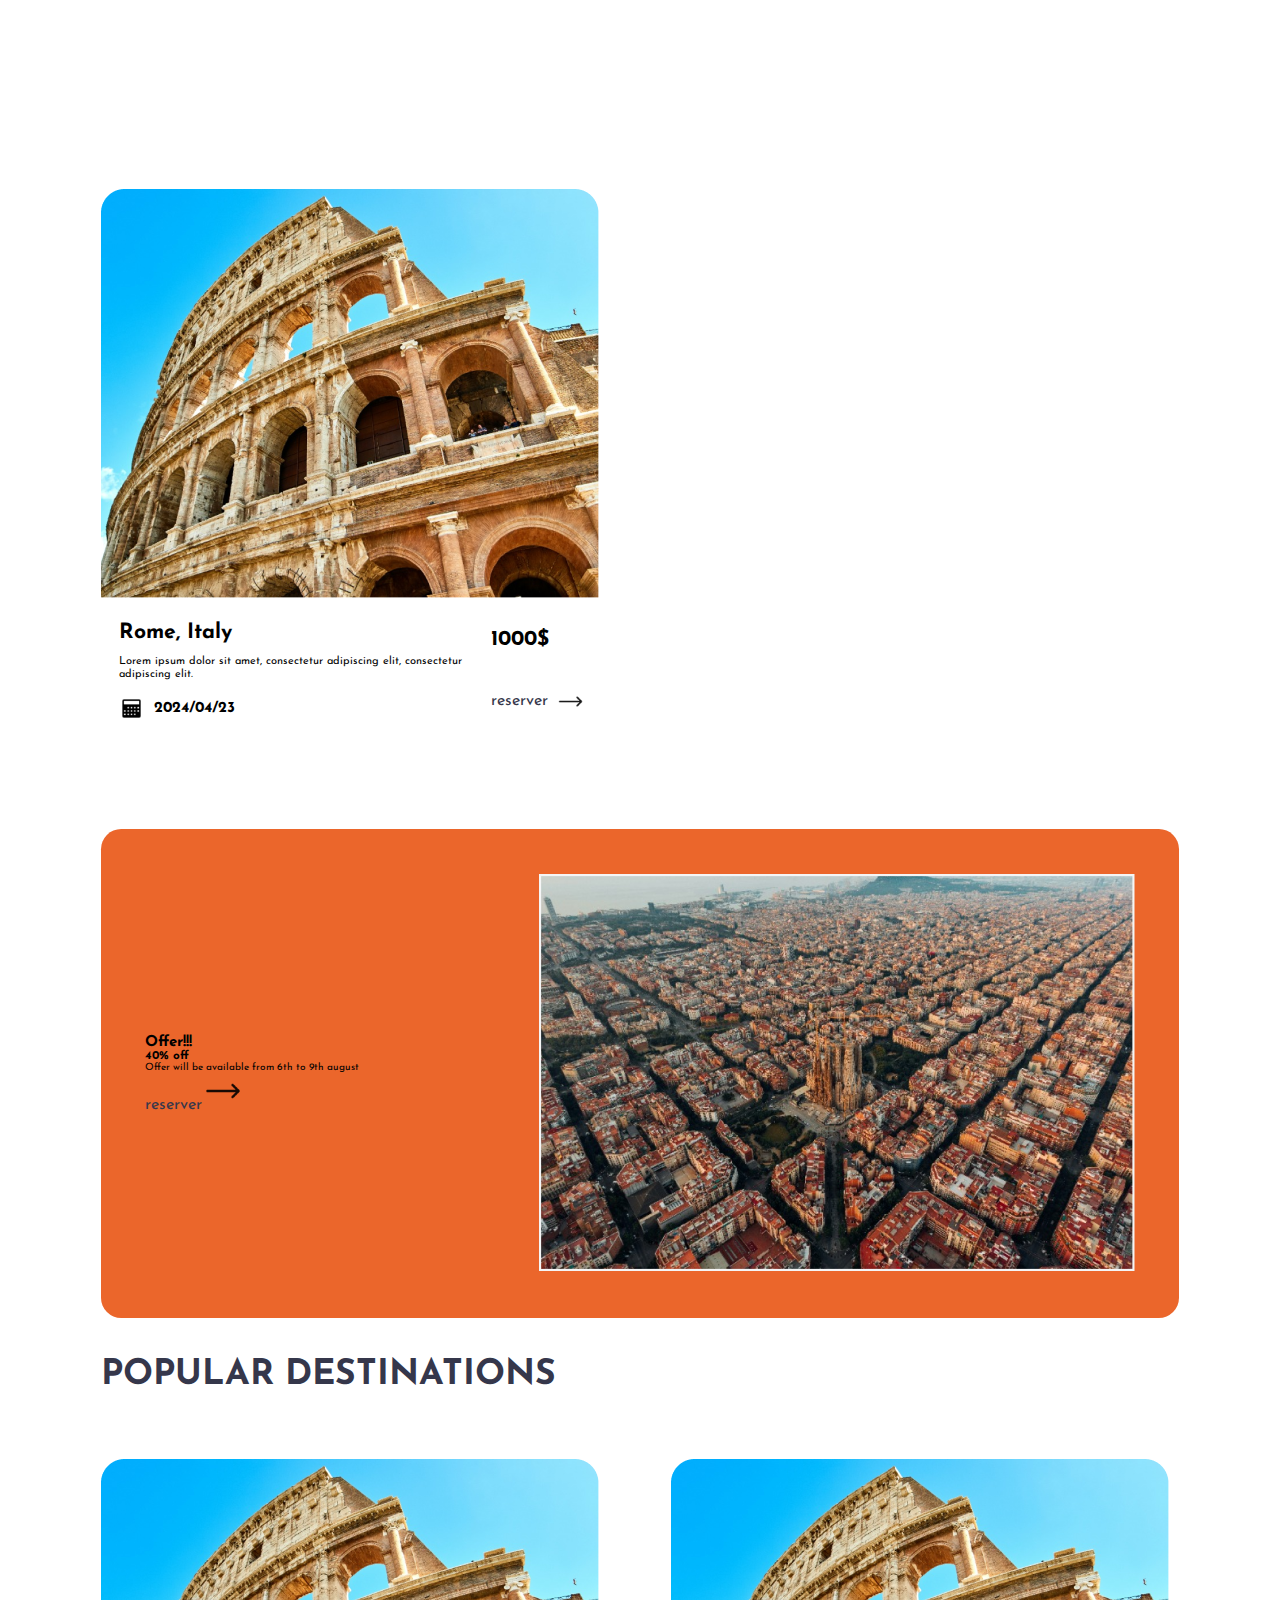
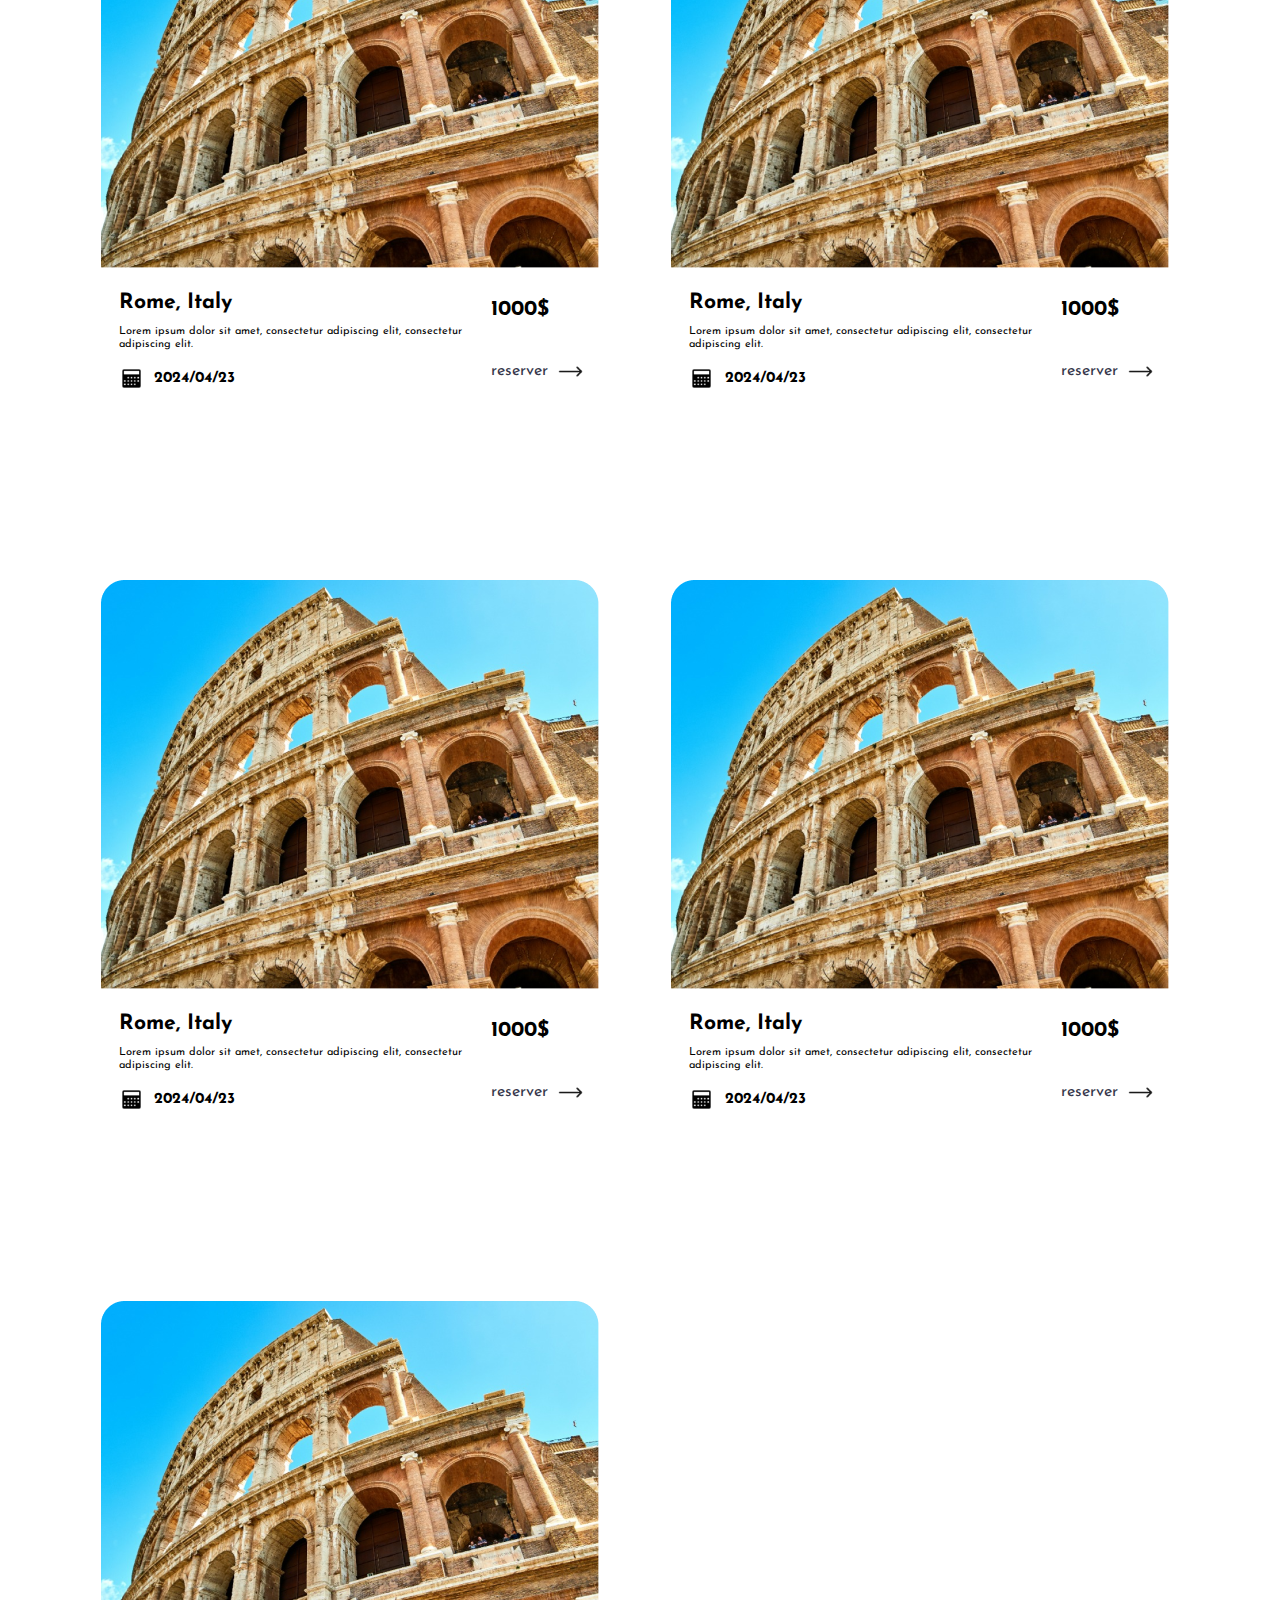
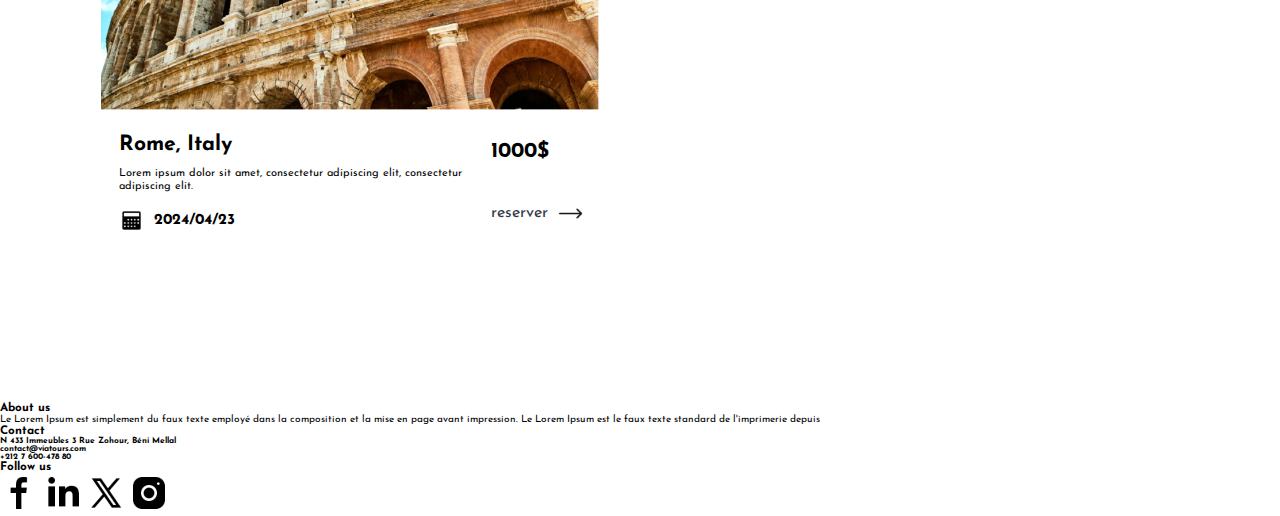
==== commit 87a9ea34: "ajouter le code css de premier partie de mon code html" ====
--- a/html/Destinations.html
+++ b/html/Destinations.html
@@ -42,54 +42,90 @@
             <h2>TRENDING DESTINATIONS</h2>
 
             <div class="card">
-                <div class="img">
-                    <img src="/Images/img1.png" alt="">
-                </div>
-                    <div class="card-details-left">
-                        <h3>Rome, Italy</h3>
-                        <p>Lorem ipsum dolor sit amet, consectetur adipiscing elit.</p> 
-                        <h3> <img src="/Images/Calendar.png" alt="Calendar"> 2024/04/23</h3>
-                    </div>
-                    <div class="card-details-right">
-                        <h3>1000$</h3>
-                        <div class="cta-btn">
-                            <a href="#">reserver <img src="/Images/Right Arrow.png" alt=""></a>
-                        </div>
-                    </div>
-            </div>
-
-            <div class="card">
-                <div class="img">
-                    <img src="/Images/img1.png" alt="">
-                </div>
-                    <div class="card-details-left">
-                        <h3>Tokyo, japan</h3>
-                        <p>Lorem ipsum dolor sit amet, consectetur adipiscing elit.</p> 
-                        <h3> <img src="/Images/Calendar.png" alt="Calendar"> 2024/02/01</h3>
-                    </div>
-                    <div class="card-details-right">
-                        <h3>2500$</h3>
-                        <div class="cta-btn">
-                            <a href="#">reserver <img src="/Images/Right Arrow.png" alt=""></a>
-                        </div>
-                    </div>
-            </div>
-
-            <div class="card">
-                <div class="img">
-                    <img src="/Images/img1.png" alt="">
-                </div>
-                    <div class="card-details-left">
-                        <h3>Paris, France</h3>
-                        <p>Lorem ipsum dolor sit amet, consectetur adipiscing elit.</p> 
-                        <h3> <img src="/Images/Calendar.png" alt="Calendar"> 2024/03/09</h3>
-                    </div>
-                    <div class="card-details-right">
-                        <h3>3500$</h3>
-                        <div class="cta-btn">
-                            <a href="#">reserver <img src="/Images/Right Arrow.png" alt=""></a>
-                        </div>
-                    </div>
+
+                    <div >
+                        <img class="img" src="/Images/img1.png" alt="">
+                    </div>
+
+                    <div class="card-detail">
+                        <div class="card-details-left">
+                            <h3>Rome, Italy</h3>
+                            <p>Lorem ipsum dolor sit amet, consectetur adipiscing elit, 
+                            consectetur adipiscing elit.</p> 
+                            <div class="calander">
+                                <img src="/Images/Calendar.png" alt="Calendar">
+                                <h4> 2024/04/23</h4>
+                            </div>
+                        </div>
+
+                        <div class="card-details-right">
+                            <h3>1000$</h3>
+                            <div class="cta-btn">
+                                <a href="#">reserver </a>
+                                <img src="/Images/Right Arrow.png" alt="">
+                            </div>
+                        </div>
+
+                    </div>
+                    
+            </div>
+
+            <div class="card">
+
+                <div >
+                    <img class="img" src="/Images/img1.png" alt="">
+                </div>
+
+                <div class="card-detail">
+                    <div class="card-details-left">
+                        <h3>Rome, Italy</h3>
+                        <p>Lorem ipsum dolor sit amet, consectetur adipiscing elit, 
+                        consectetur adipiscing elit.</p> 
+                        <div class="calander">
+                            <img src="/Images/Calendar.png" alt="Calendar">
+                            <h4> 2024/04/23</h4>
+                        </div>
+                    </div>
+
+                    <div class="card-details-right">
+                        <h3>1000$</h3>
+                        <div class="cta-btn">
+                            <a href="#">reserver </a>
+                            <img src="/Images/Right Arrow.png" alt="">
+                        </div>
+                    </div>
+
+                </div>
+                
+            </div>
+
+            <div class="card">
+
+                <div >
+                    <img class="img" src="/Images/img1.png" alt="">
+                </div>
+
+                <div class="card-detail">
+                    <div class="card-details-left">
+                        <h3>Rome, Italy</h3>
+                        <p>Lorem ipsum dolor sit amet, consectetur adipiscing elit, 
+                        consectetur adipiscing elit.</p> 
+                        <div class="calander">
+                            <img src="/Images/Calendar.png" alt="Calendar">
+                            <h4> 2024/04/23</h4>
+                        </div>
+                    </div>
+
+                    <div class="card-details-right">
+                        <h3>1000$</h3>
+                        <div class="cta-btn">
+                            <a href="#">reserver </a>
+                            <img src="/Images/Right Arrow.png" alt="">
+                        </div>
+                    </div>
+
+                </div>
+            
             </div>
 
             <div class="scroll">
@@ -99,7 +135,7 @@
 
         </div>
 
-        <section>
+        <section class="section">
 
             <div class="lef-col">
                 <h2>Offer!!!</h2>
@@ -122,55 +158,154 @@
             <h2>POPULAR DESTINATIONS</h2>
 
             <div class="card">
-                <div class="img">
-                    <img src="/Images/img1.png" alt="">
-                </div>
-                    <div class="card-details-left">
-                        <h3>Rome, Italy</h3>
-                        <p>Lorem ipsum dolor sit amet, consectetur adipiscing elit.</p> 
-                        <h3> <img src="/Images/Calendar.png" alt="Calendar"> 2024/04/23</h3>
-                    </div>
-                    <div class="card-details-right">
-                        <h3>1000$</h3>
-                        <div class="cta-btn">
-                            <a href="#">reserver <img src="/Images/Right Arrow.png" alt=""></a>
-                        </div>
-                    </div>
-            </div>
-
-            <div class="card">
-                <div class="img">
-                    <img src="/Images/img1.png" alt="">
-                </div>
-                    <div class="card-details-left">
-                        <h3>Tokyo, japan</h3>
-                        <p>Lorem ipsum dolor sit amet, consectetur adipiscing elit.</p> 
-                        <h3> <img src="/Images/Calendar.png" alt="Calendar"> 2024/02/01</h3>
-                    </div>
-                    <div class="card-details-right">
-                        <h3>2500$</h3>
-                        <div class="cta-btn">
-                            <a href="#">reserver <img src="/Images/Right Arrow.png" alt=""></a>
-                        </div>
-                    </div>
-            </div>
-
-            <div class="card">
-                <div class="img">
-                    <img src="/Images/img1.png" alt="">
-                </div>
-                    <div class="card-details-left">
-                        <h3>Paris, France</h3>
-                        <p>Lorem ipsum dolor sit amet, consectetur adipiscing elit.</p> 
-                        <h3> <img src="/Images/Calendar.png" alt="Calendar"> 2024/03/09</h3>
-                    </div>
-                    <div class="card-details-right">
-                        <h3>3500$</h3>
-                        <div class="cta-btn">
-                            <a href="#">reserver <img src="/Images/Right Arrow.png" alt=""></a>
-                        </div>
-                    </div>
-            </div>
+
+                    <div >
+                        <img class="img" src="/Images/img1.png" alt="">
+                    </div>
+
+                    <div class="card-detail">
+                        <div class="card-details-left">
+                            <h3>Rome, Italy</h3>
+                            <p>Lorem ipsum dolor sit amet, consectetur adipiscing elit, 
+                            consectetur adipiscing elit.</p> 
+                            <div class="calander">
+                                <img src="/Images/Calendar.png" alt="Calendar">
+                                <h4> 2024/04/23</h4>
+                            </div>
+                        </div>
+
+                        <div class="card-details-right">
+                            <h3>1000$</h3>
+                            <div class="cta-btn">
+                                <a href="#">reserver </a>
+                                <img src="/Images/Right Arrow.png" alt="">
+                            </div>
+                        </div>
+
+                    </div>
+                    
+            </div>
+
+            <div class="card">
+
+                <div >
+                    <img class="img" src="/Images/img1.png" alt="">
+                </div>
+
+                <div class="card-detail">
+                    <div class="card-details-left">
+                        <h3>Rome, Italy</h3>
+                        <p>Lorem ipsum dolor sit amet, consectetur adipiscing elit, 
+                        consectetur adipiscing elit.</p> 
+                        <div class="calander">
+                            <img src="/Images/Calendar.png" alt="Calendar">
+                            <h4> 2024/04/23</h4>
+                        </div>
+                    </div>
+
+                    <div class="card-details-right">
+                        <h3>1000$</h3>
+                        <div class="cta-btn">
+                            <a href="#">reserver </a>
+                            <img src="/Images/Right Arrow.png" alt="">
+                        </div>
+                    </div>
+
+                </div>
+                
+            </div>
+
+            <div class="card">
+
+                <div >
+                    <img class="img" src="/Images/img1.png" alt="">
+                </div>
+
+                <div class="card-detail">
+                    <div class="card-details-left">
+                        <h3>Rome, Italy</h3>
+                        <p>Lorem ipsum dolor sit amet, consectetur adipiscing elit, 
+                        consectetur adipiscing elit.</p> 
+                        <div class="calander">
+                            <img src="/Images/Calendar.png" alt="Calendar">
+                            <h4> 2024/04/23</h4>
+                        </div>
+                    </div>
+
+                    <div class="card-details-right">
+                        <h3>1000$</h3>
+                        <div class="cta-btn">
+                            <a href="#">reserver </a>
+                            <img src="/Images/Right Arrow.png" alt="">
+                        </div>
+                    </div>
+
+                </div>
+            
+            </div>
+
+            <div class="card">
+
+                <div >
+                    <img class="img" src="/Images/img1.png" alt="">
+                </div>
+
+                <div class="card-detail">
+                    <div class="card-details-left">
+                        <h3>Rome, Italy</h3>
+                        <p>Lorem ipsum dolor sit amet, consectetur adipiscing elit, 
+                        consectetur adipiscing elit.</p> 
+                        <div class="calander">
+                            <img src="/Images/Calendar.png" alt="Calendar">
+                            <h4> 2024/04/23</h4>
+                        </div>
+                    </div>
+
+                    <div class="card-details-right">
+                        <h3>1000$</h3>
+                        <div class="cta-btn">
+                            <a href="#">reserver </a>
+                            <img src="/Images/Right Arrow.png" alt="">
+                        </div>
+                    </div>
+
+                </div>
+            
+            </div>
+
+
+            <div class="card">
+
+                <div >
+                    <img class="img" src="/Images/img1.png" alt="">
+                </div>
+
+                <div class="card-detail">
+                    <div class="card-details-left">
+                        <h3>Rome, Italy</h3>
+                        <p>Lorem ipsum dolor sit amet, consectetur adipiscing elit, 
+                        consectetur adipiscing elit.</p> 
+                        <div class="calander">
+                            <img src="/Images/Calendar.png" alt="Calendar">
+                            <h4> 2024/04/23</h4>
+                        </div>
+                    </div>
+
+                    <div class="card-details-right">
+                        <h3>1000$</h3>
+                        <div class="cta-btn">
+                            <a href="#">reserver </a>
+                            <img src="/Images/Right Arrow.png" alt="">
+                        </div>
+                    </div>
+
+                </div>
+            
+            </div>
+
+            
+
+        </div>
 
             <div class="pagination">
             </div>
--- a/css/Destinations.css
+++ b/css/Destinations.css
@@ -74,6 +74,7 @@
     position: relative;
     width: 1560px;
     height: 776px; 
+    margin-bottom: 5rem;
 }
 
 .container1 .img {
@@ -111,9 +112,102 @@
     padding-top: 0.5rem;
 }
 
-
-
-
-
-
-
+.container2{
+    position: relative;
+    display: flex;
+    gap: 7rem;
+    flex-wrap: wrap;
+    margin-bottom: 9rem;
+}
+.container2 h2{
+    position: absolute;
+    color: #35374B;
+    font-size: 3.5rem;
+
+}
+
+.card{
+    margin-top: 10rem;
+    display: flex;
+    flex-direction: column;
+    height: 544;
+    width: 500px;
+}
+.card-detail{
+    display: flex;
+    justify-content: space-between;
+    align-items: center;
+    gap: 2rem;
+    padding: 1.8rem;
+}
+
+.card-detail h3{
+    font-size: 2.1rem;
+    line-height: 1.3;
+}
+
+.card-detail p{
+    font-size: 1.1rem;
+    line-height: 1.2;
+    margin-top: 0.8rem;
+}
+
+.card-detail h4{
+    font-size: 1.5rem;
+}
+
+.calander {
+    display: flex;
+    align-items: center;
+    margin-top: 1.4rem;
+    gap: 1rem;
+}
+
+.calander img{
+    height: 25px;
+    width: 25px;
+}
+
+.card-detail .cta-btn{
+    display: flex;
+    align-items: center;
+    margin-top: 3.5rem;
+    gap: 1rem;
+}
+.cta-btn a{
+    text-decoration: none;
+    font-size: 1.6rem;
+    color: #35374B;
+}
+.card-detail .cta-btn img{
+    height: 25px;
+    width: 25px;
+}
+.scroll{
+   position: absolute;
+   margin-top: 40%;
+   margin-left: 47%;
+}
+.scroll img{
+    height: 40px;
+    width: 40px;
+}
+
+.section{
+    display: flex;
+    justify-content: space-between;
+    align-items: center;
+    background-color: #EB662B;
+    border-radius: 2rem;
+    margin-bottom: 4rem;
+    padding: 4.4rem;
+}
+
+
+
+
+
+
+
+
+
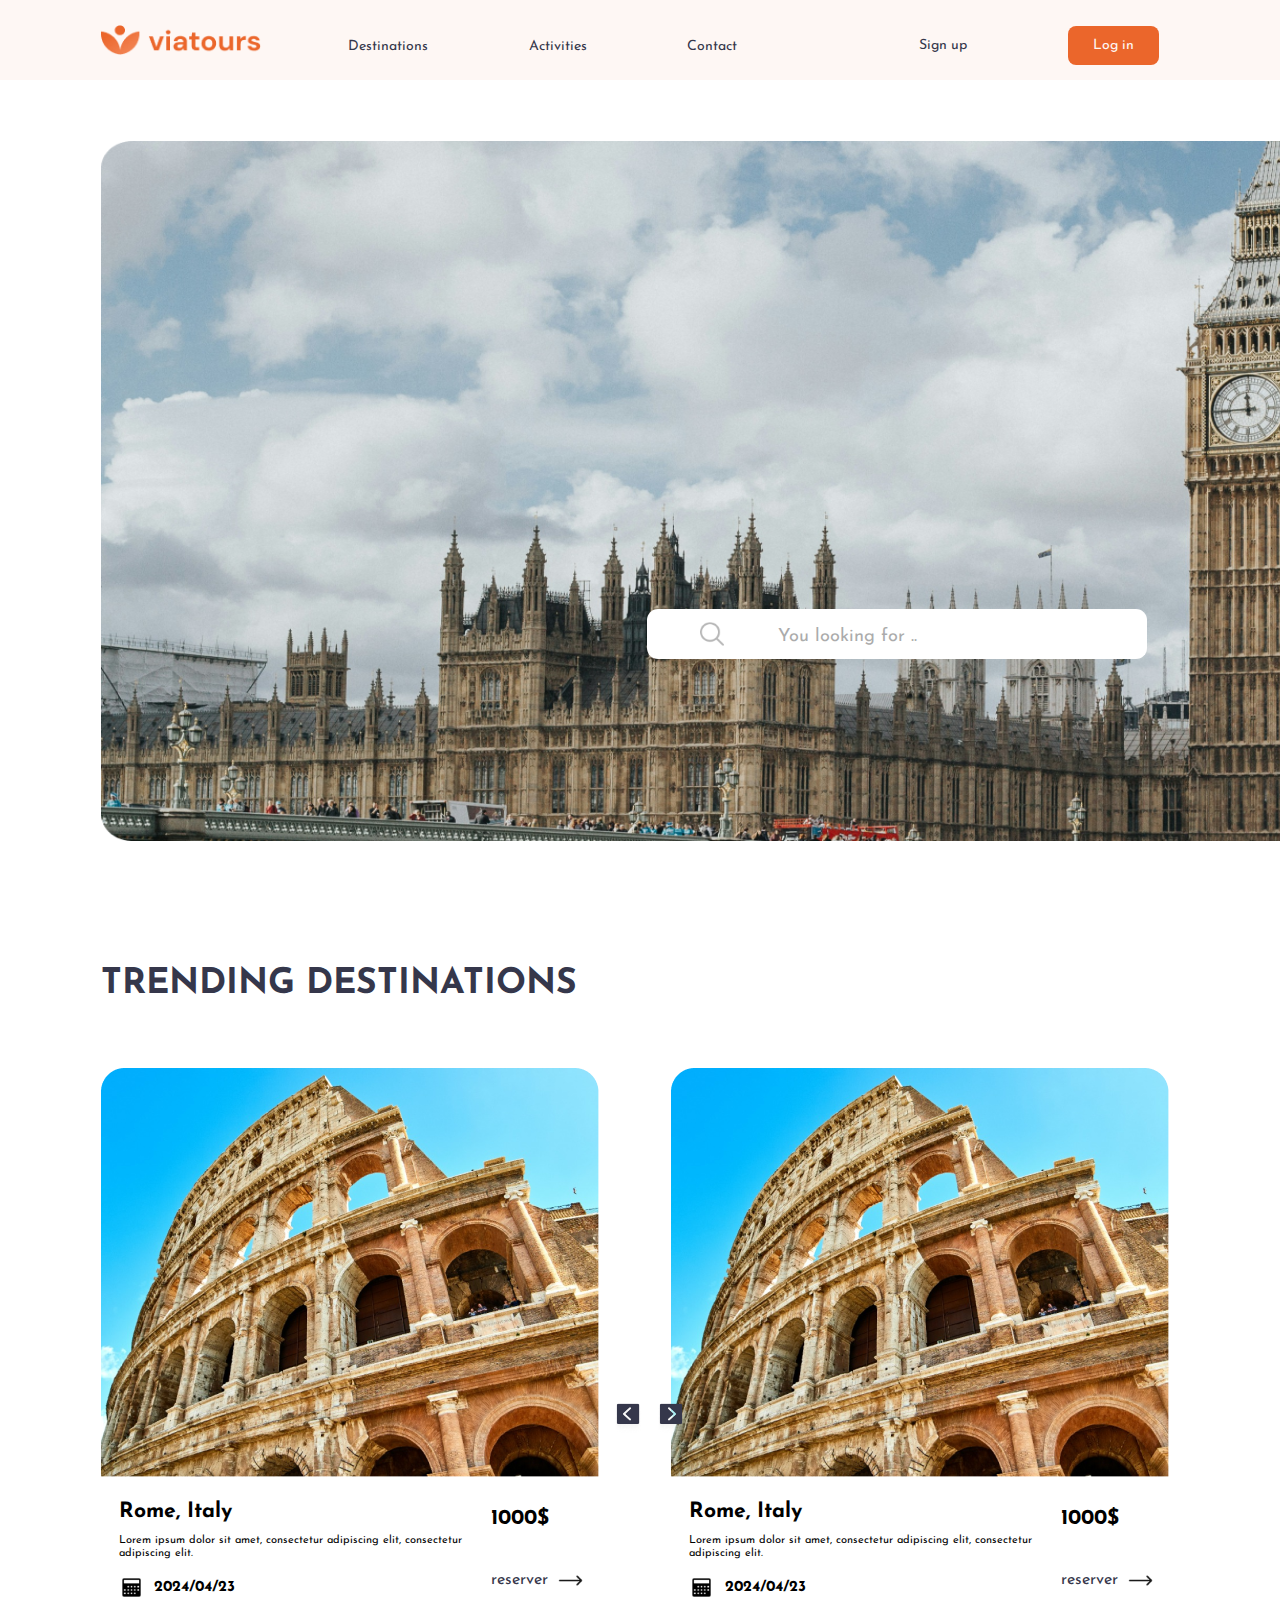
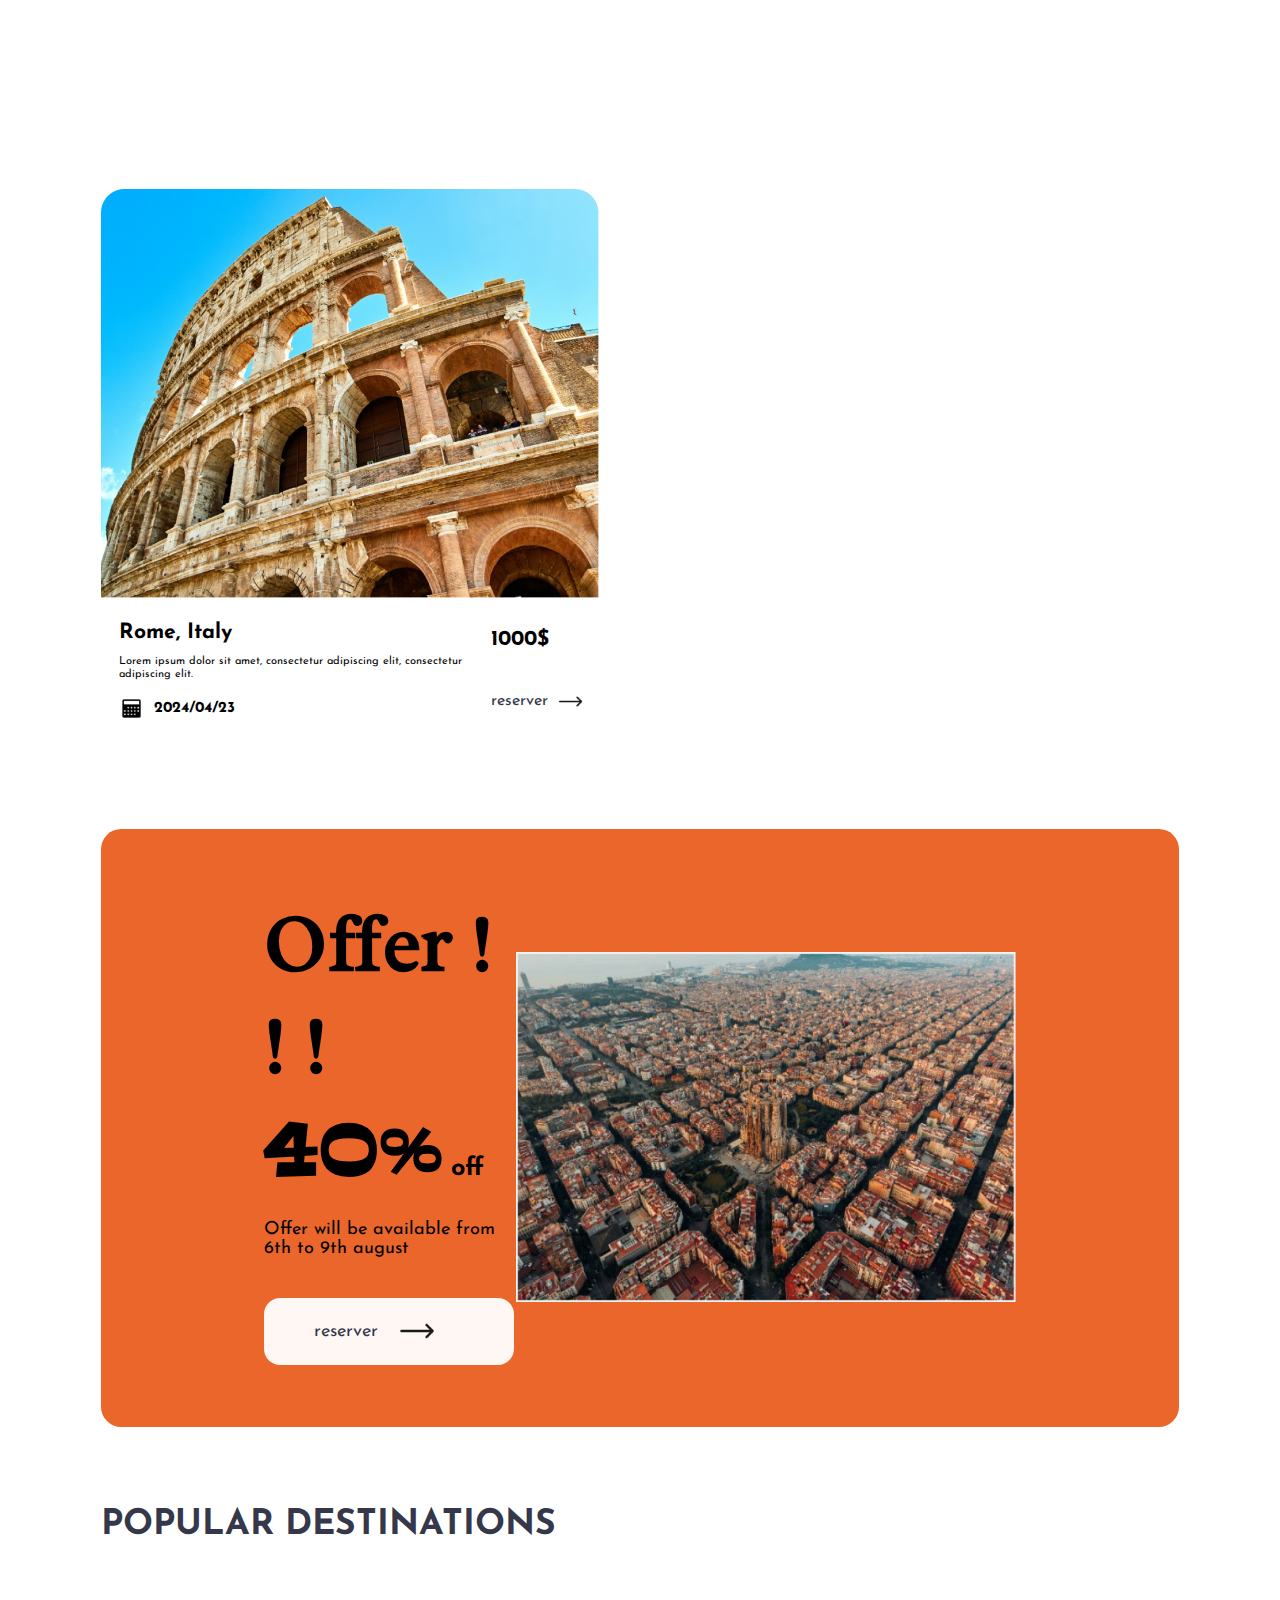
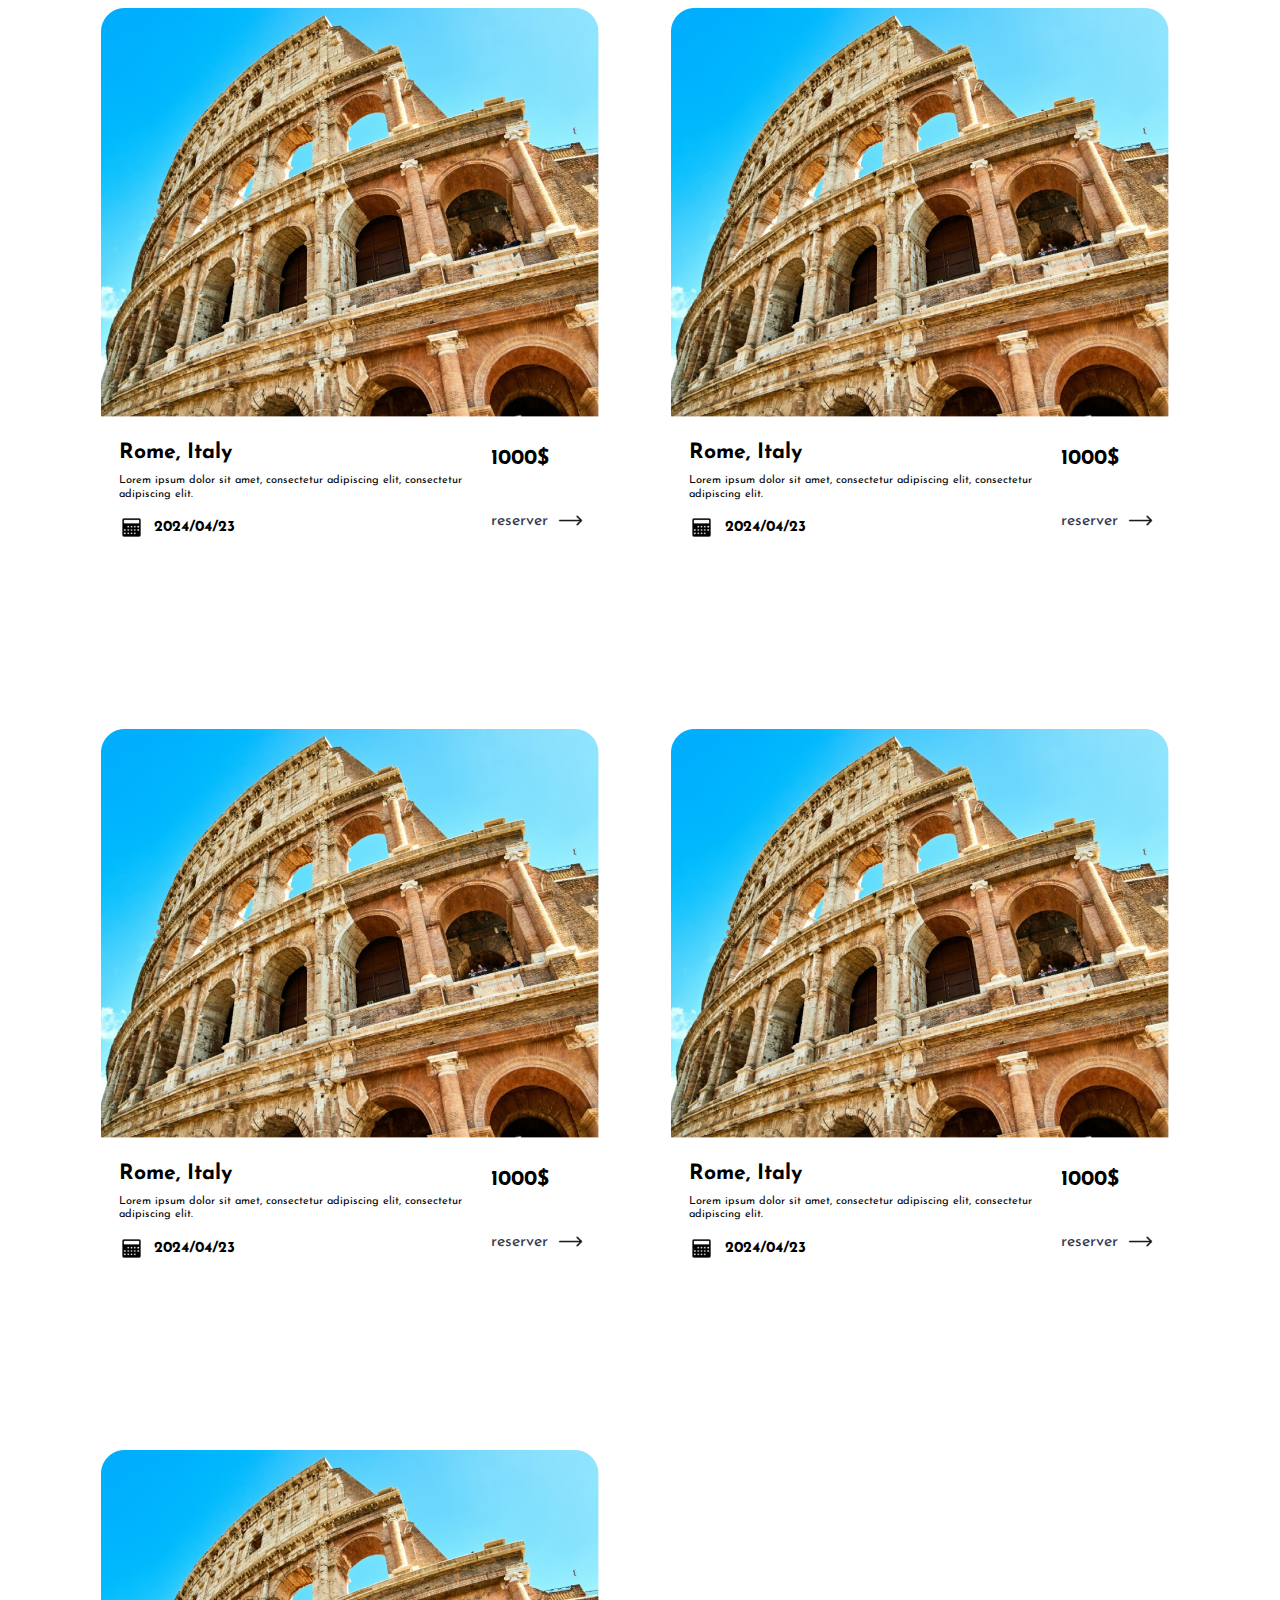
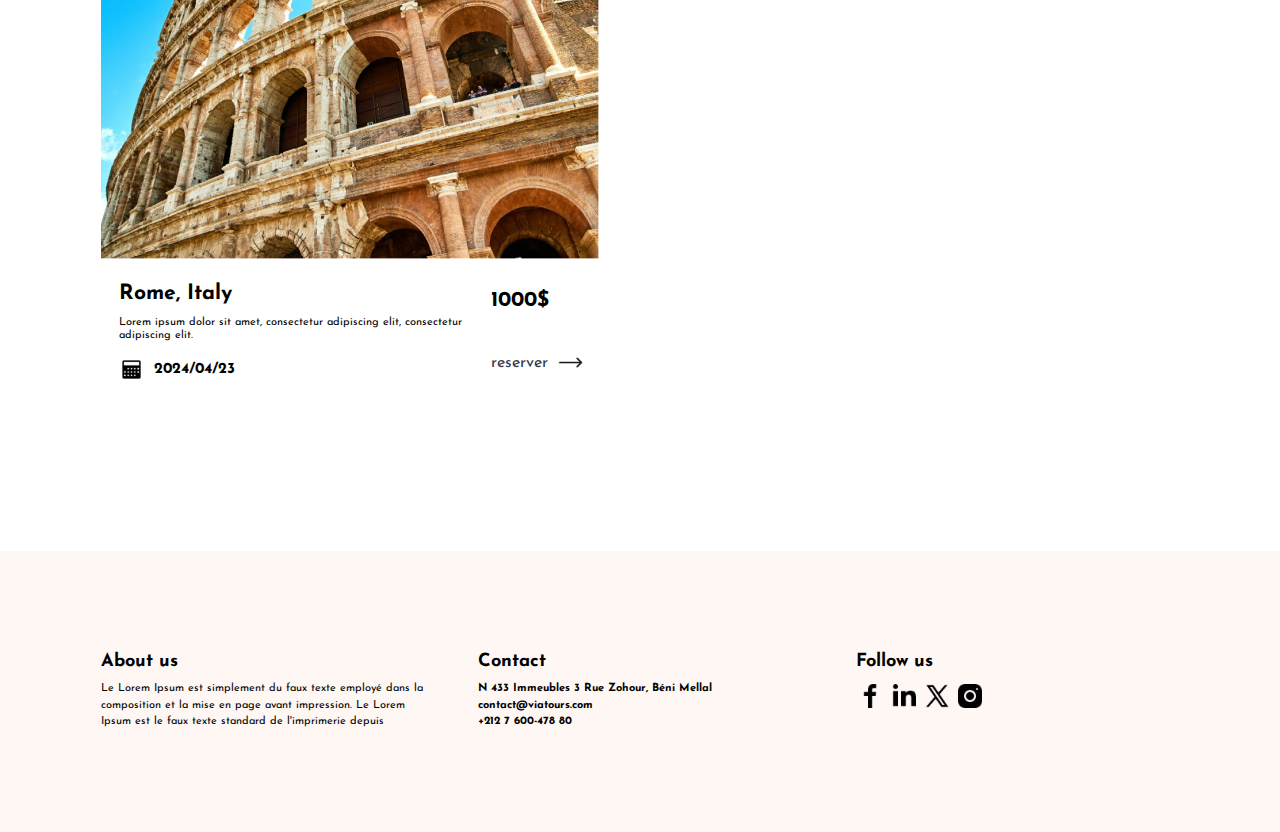
==== commit 5eb4a733: "terminer le code css du partie footer" ====
--- a/html/Destinations.html
+++ b/html/Destinations.html
@@ -8,6 +8,12 @@
     <link rel="preconnect" href="https://fonts.googleapis.com">
     <link rel="preconnect" href="https://fonts.gstatic.com" crossorigin>
     <link href="https://fonts.googleapis.com/css2?family=Josefin+Sans:ital,wght@0,100..700;1,100..700&display=swap" rel="stylesheet">
+    <link rel="preconnect" href="https://fonts.googleapis.com">
+    <link rel="preconnect" href="https://fonts.gstatic.com" crossorigin>
+    <link href="https://fonts.googleapis.com/css2?family=Radley:ital@0;1&display=swap" rel="stylesheet">
+    <link rel="preconnect" href="https://fonts.googleapis.com">
+    <link rel="preconnect" href="https://fonts.gstatic.com" crossorigin>
+    <link href="https://fonts.googleapis.com/css2?family=Peralta&family=Radley:ital@0;1&display=swap" rel="stylesheet">
     
 </head>
 <body>
@@ -137,9 +143,9 @@
 
         <section class="section">
 
-            <div class="lef-col">
-                <h2>Offer!!!</h2>
-                <h3><span>40</span>% off</h3>
+            <div class="left-col">
+                <h2>Offer ! ! !</h2>
+                <h3><span>40%</span> off</h3>
                 <p>Offer will be available from 
                 6th to 9th august</p>
                 <div class="cta-btn">
--- a/css/Destinations.css
+++ b/css/Destinations.css
@@ -199,15 +199,93 @@
     align-items: center;
     background-color: #EB662B;
     border-radius: 2rem;
-    margin-bottom: 4rem;
-    padding: 4.4rem;
-}
-
-
-
-
-
-
-
-
-
+    margin-bottom: 8rem;
+    padding: 6.2rem;
+}
+.left-col{
+    margin-left: 10rem;
+}
+.left-col h2 {
+    font-size: 8rem;
+    font-family: "Radley", serif;
+}
+
+.left-col span{
+    font-size: 8rem;
+    font-family: "Peralta", serif;
+}
+
+.left-col h3{
+    font-size: 2.5rem;
+}
+
+.left-col p{
+    font-size: 1.8rem;
+    margin-top: 2rem;
+}
+.right-col img{
+    height: 350px;
+    width: 500px;
+    margin-right: 10rem;
+}
+
+.section .cta-btn{
+    display: flex;
+    align-items: center;
+    gap: 2rem;
+    margin-top: 4rem;
+    background-color: #FEF7F4;
+    padding: 1.5rem 3rem;
+    width: 250px;
+    border-radius: 1.6rem;
+}
+
+.left-col .cta-btn a{
+    font-size: 1.8rem;
+    margin-left: 2rem;
+}
+
+footer{
+    background-color: #FEF7F4;
+    padding: 10rem 10rem;
+    display: flex;
+    justify-content: space-between;
+    align-items: flex-start;
+    flex-wrap: wrap;
+    gap: 3rem;
+}
+
+footer .about-us,
+footer .contact,
+footer .social-media {
+  width: 30%;
+}
+
+footer .about-us h3,
+footer .contact h3,
+footer .social-media h3 {
+  margin-bottom: 10px;
+  font-size: 1.8rem;
+}
+
+.about-us p{
+    font-size: 1.1rem;
+    line-height: 1.5;
+}
+
+.contact h5{
+    font-size: 1.1rem;
+    line-height: 1.5;
+}
+footer .social-media img {
+    width: 30px;
+    height: 30px;
+}
+
+
+
+
+
+
+
+
